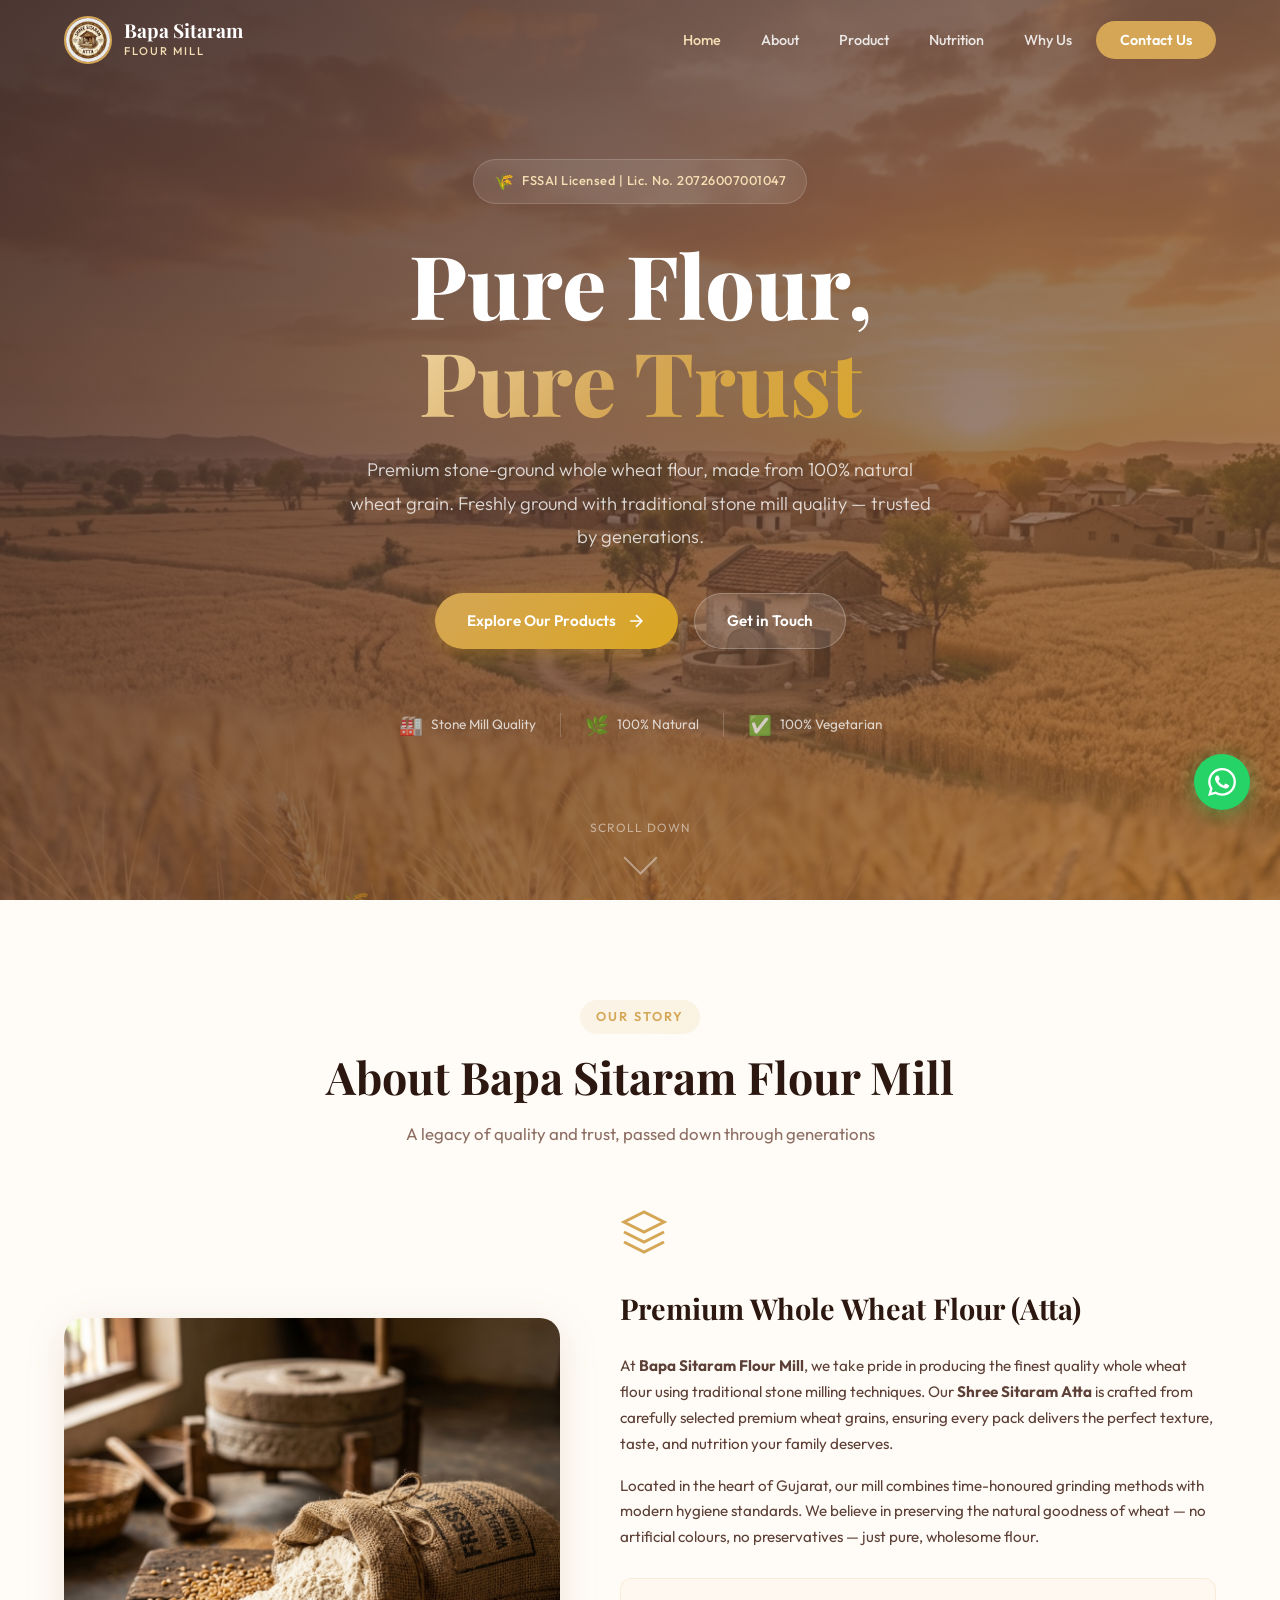
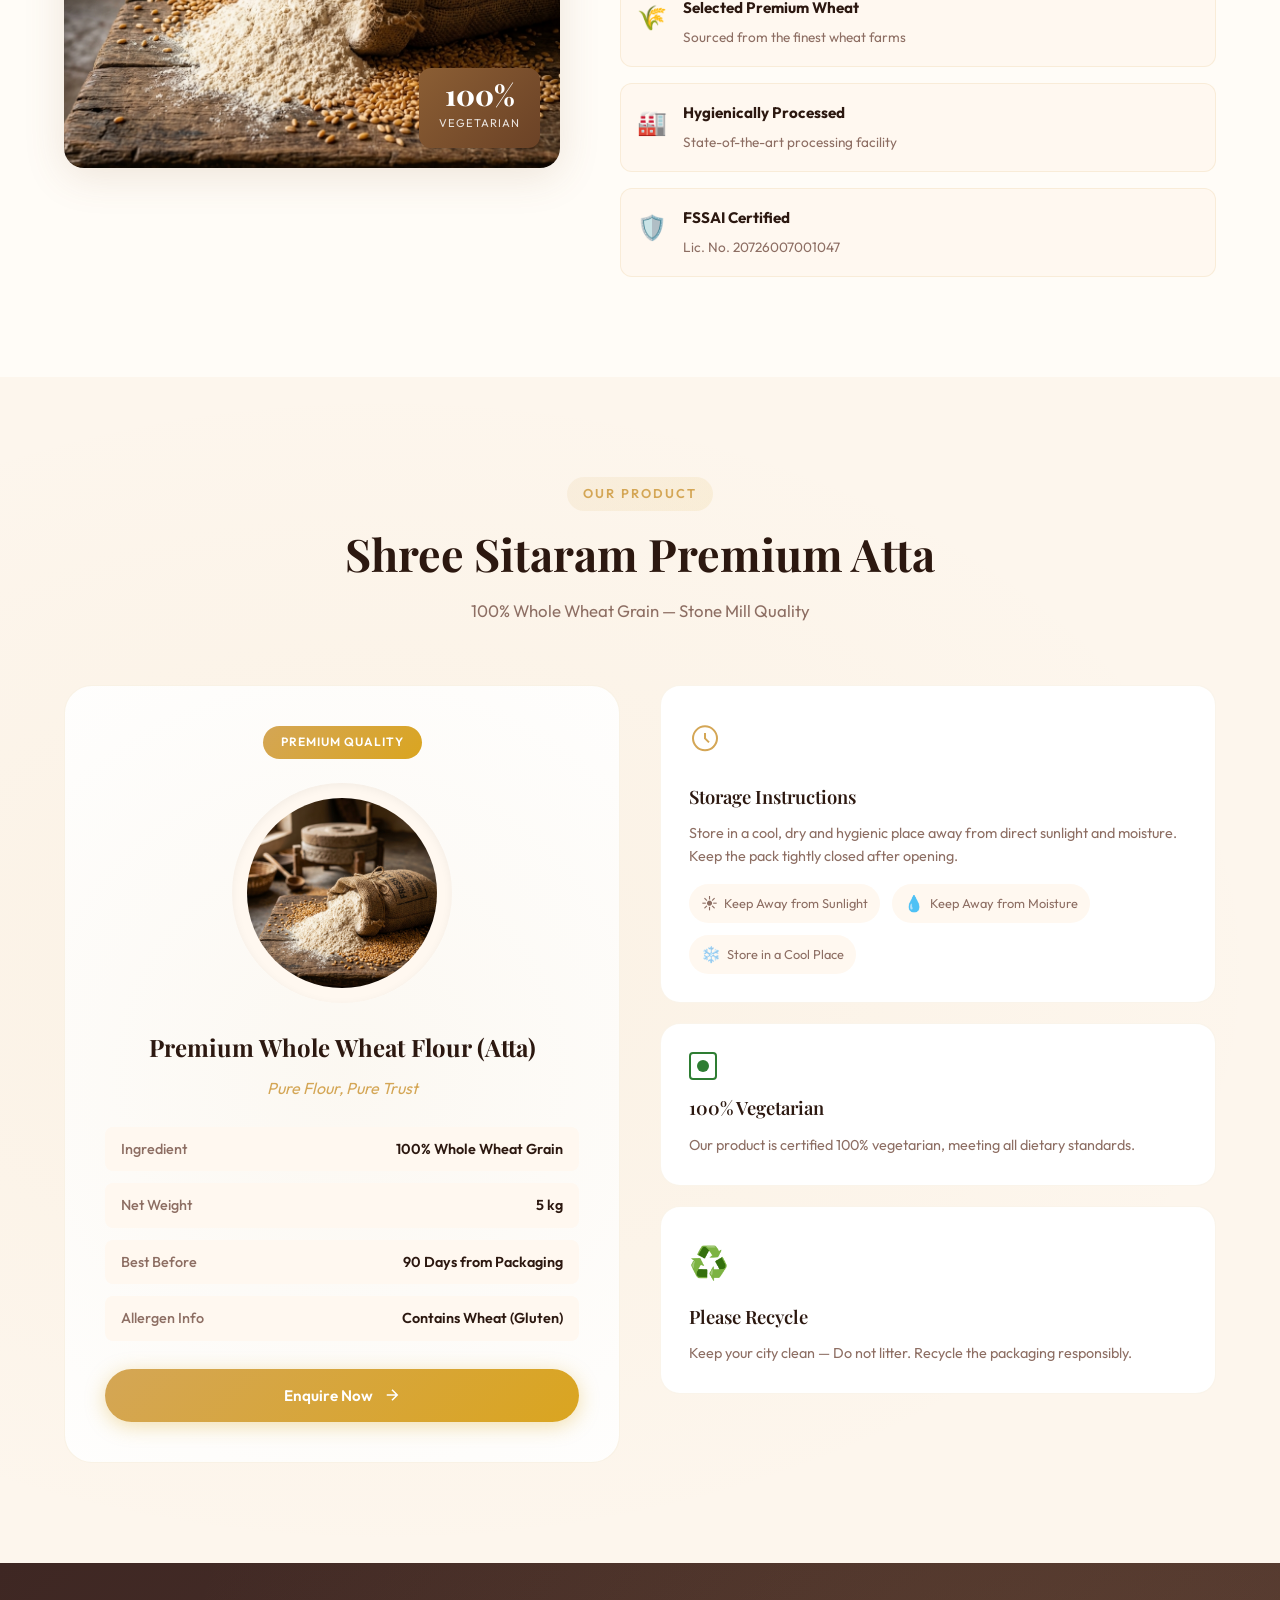
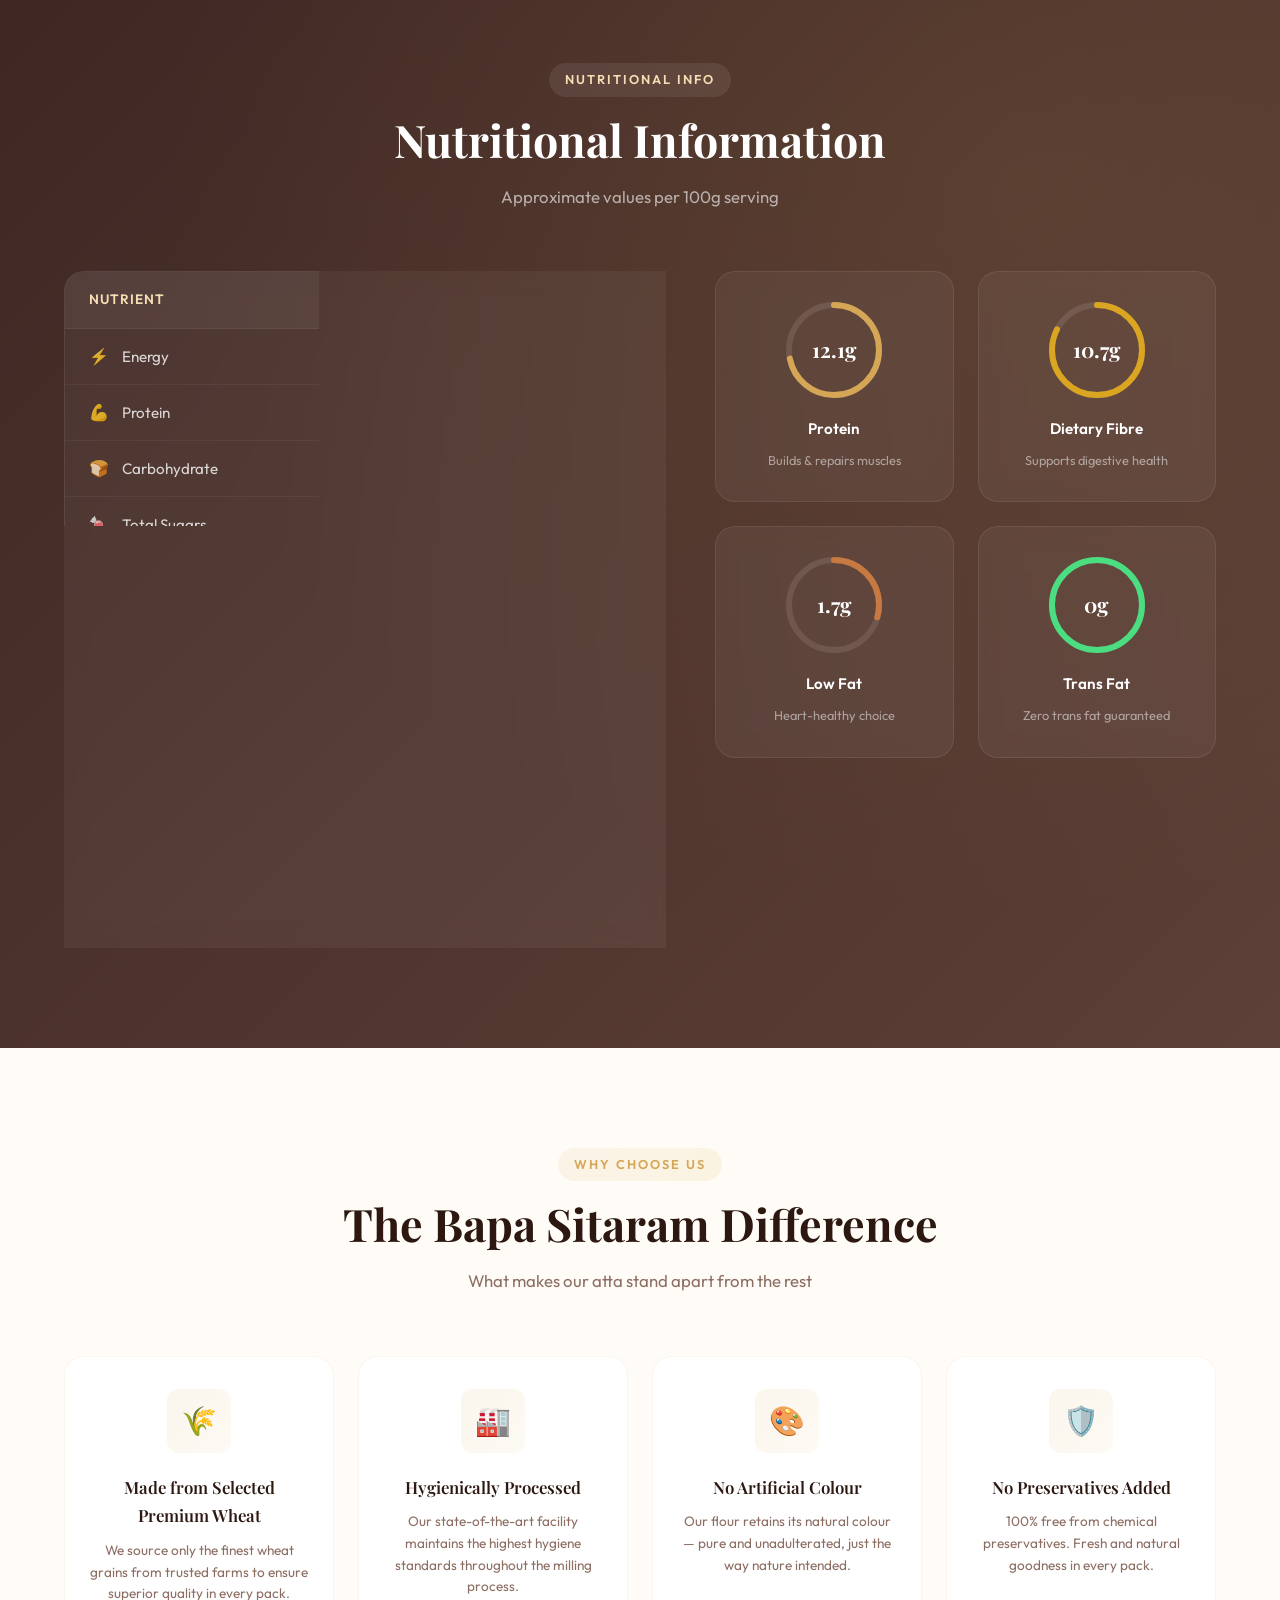
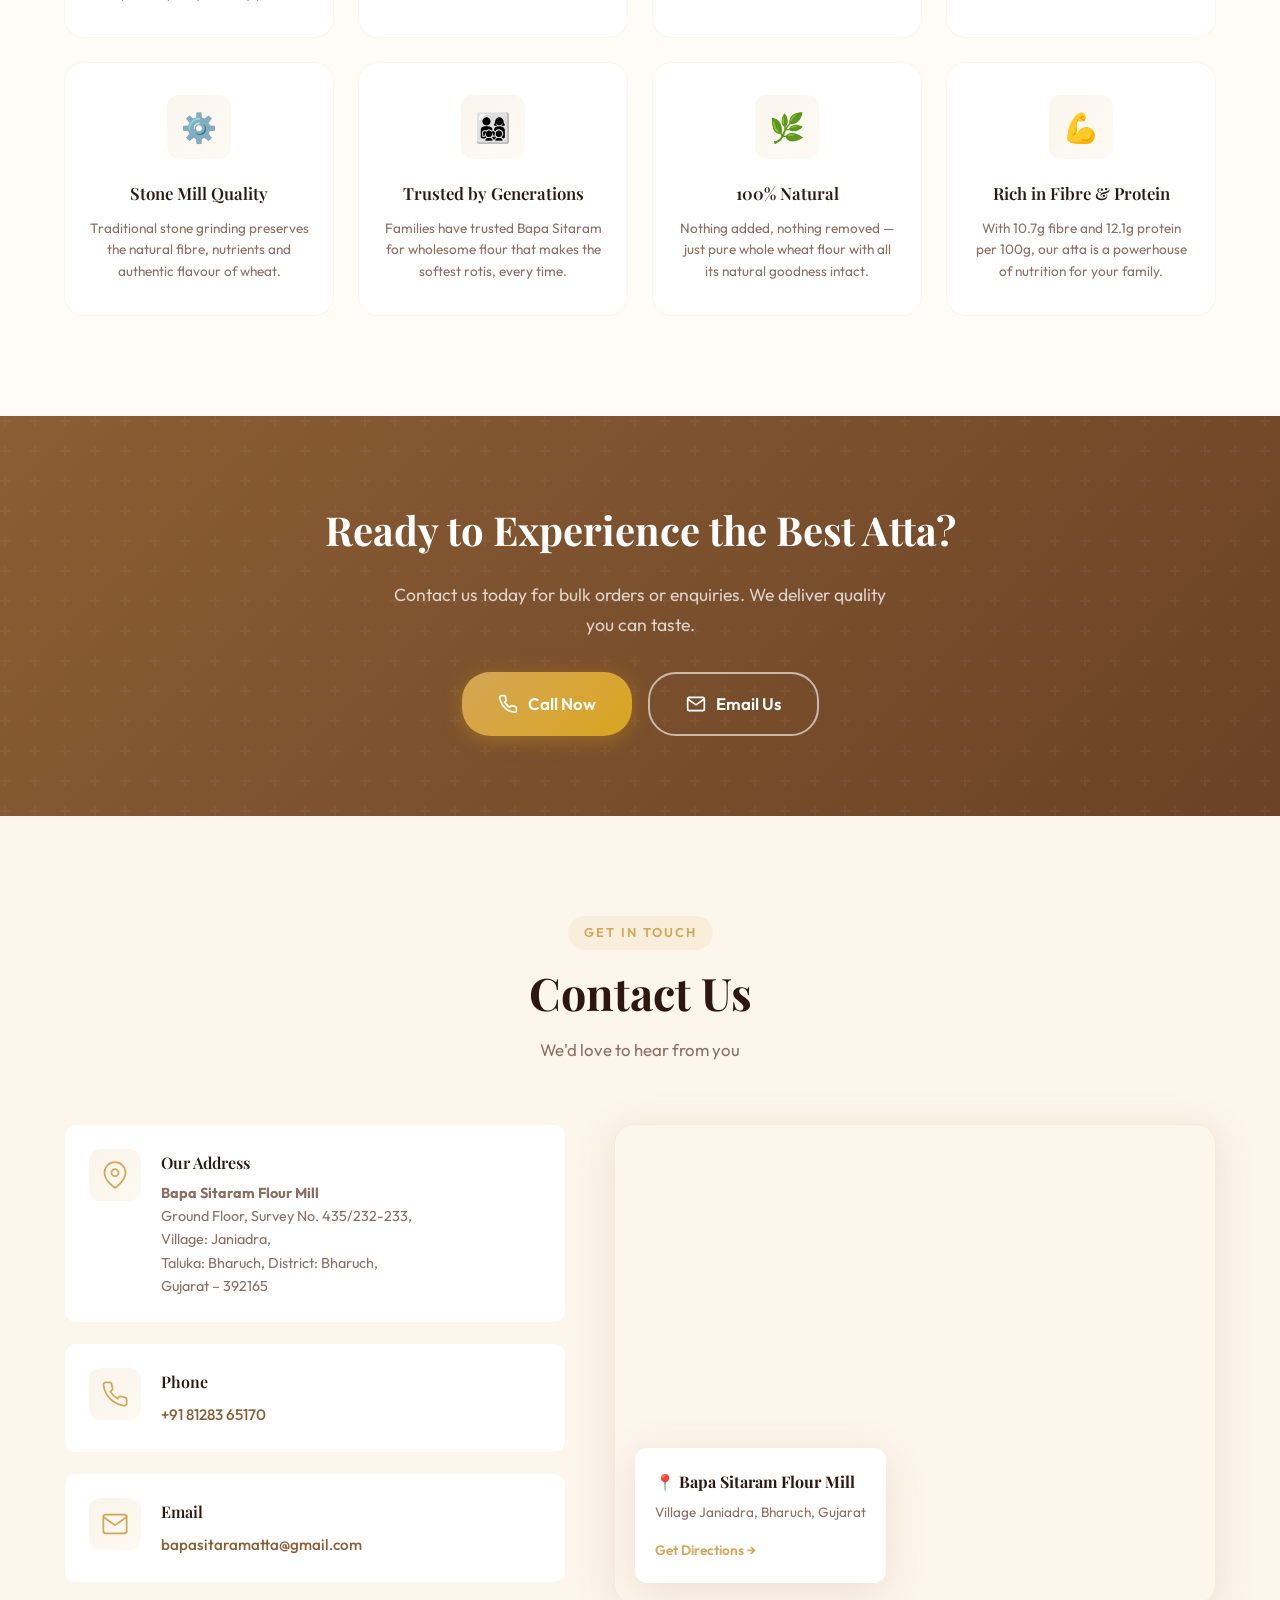
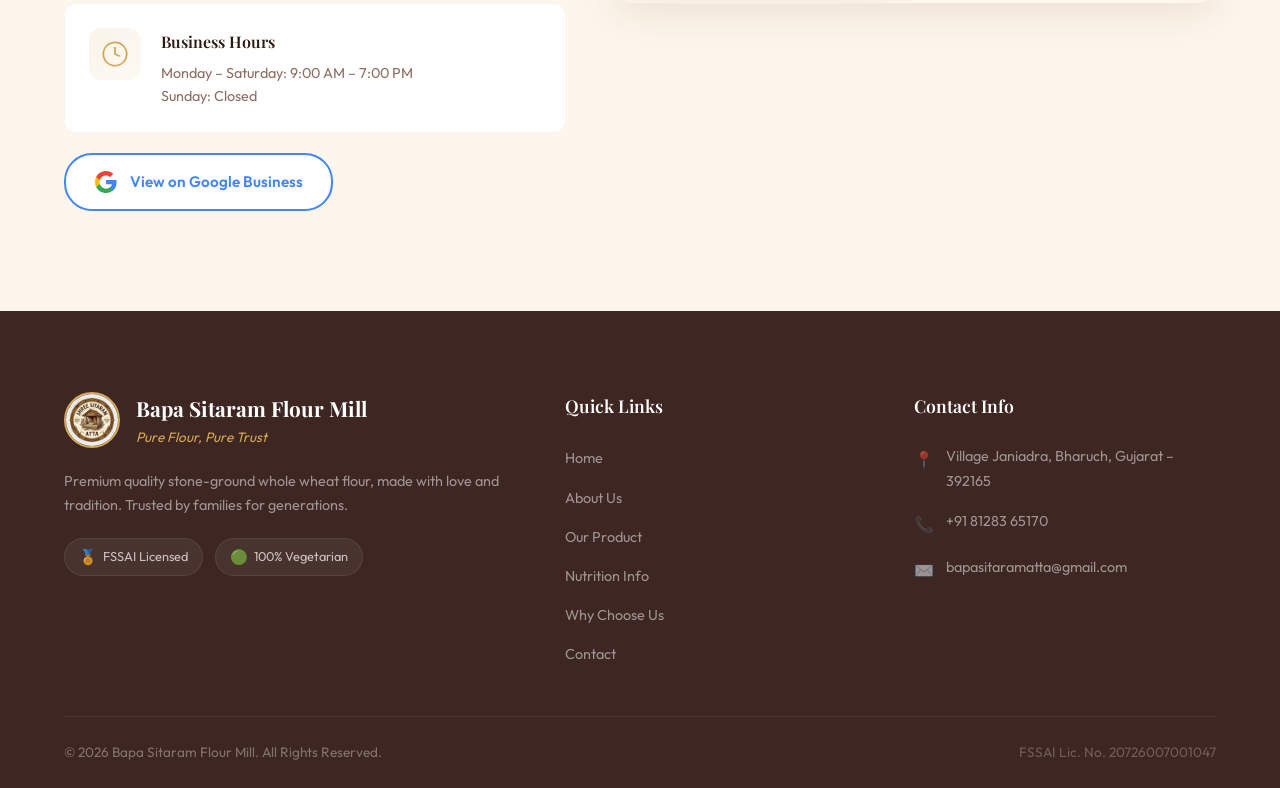
==== index.html @ 7cba2358 "Initial commit: Bapa Sitaram Flour Mill one-page website" ====
<!DOCTYPE html>
<html lang="en">
<head>
    <meta charset="UTF-8">
    <meta name="viewport" content="width=device-width, initial-scale=1.0">
    <title>Bapa Sitaram Flour Mill | Premium Whole Wheat Flour (Atta) - Pure Flour, Pure Trust</title>
    <meta name="description" content="Bapa Sitaram Flour Mill - Premium quality stone-ground whole wheat flour (atta). 100% natural, freshly ground, rich in fibre & protein. Trusted by generations in Bharuch, Gujarat.">
    <meta name="keywords" content="Bapa Sitaram, flour mill, atta, whole wheat flour, stone mill, Bharuch, Gujarat, premium flour, chakki atta">
    <meta name="author" content="Bapa Sitaram Flour Mill">
    <meta property="og:title" content="Bapa Sitaram Flour Mill | Pure Flour, Pure Trust">
    <meta property="og:description" content="Premium quality stone-ground whole wheat flour. 100% natural, freshly ground, trusted by generations.">
    <meta property="og:type" content="website">
    <link rel="preconnect" href="https://fonts.googleapis.com">
    <link rel="preconnect" href="https://fonts.gstatic.com" crossorigin>
    <link href="https://fonts.googleapis.com/css2?family=Playfair+Display:wght@400;500;600;700;800&family=Inter:wght@300;400;500;600;700&family=Outfit:wght@300;400;500;600;700&display=swap" rel="stylesheet">
    <link rel="stylesheet" href="styles.css">
</head>
<body>

    <!-- Navigation -->
    <nav id="navbar" class="navbar">
        <div class="nav-container">
            <a href="#home" class="nav-logo">
                <img src="images/logo.png" alt="Shree Sitaram Atta Logo" class="logo-img">
                <div class="logo-text">
                    <span class="logo-brand">Bapa Sitaram</span>
                    <span class="logo-sub">Flour Mill</span>
                </div>
            </a>
            <button class="nav-toggle" id="navToggle" aria-label="Toggle navigation menu">
                <span></span>
                <span></span>
                <span></span>
            </button>
            <ul class="nav-links" id="navLinks">
                <li><a href="#home">Home</a></li>
                <li><a href="#about">About</a></li>
                <li><a href="#product">Product</a></li>
                <li><a href="#nutrition">Nutrition</a></li>
                <li><a href="#features">Why Us</a></li>
                <li><a href="#contact" class="nav-cta">Contact Us</a></li>
            </ul>
        </div>
    </nav>

    <!-- Hero Section -->
    <section id="home" class="hero">
        <div class="hero-overlay"></div>
        <div class="hero-particles" id="heroParticles"></div>
        <div class="hero-content">
            <div class="hero-badge animate-fade-in">
                <span class="badge-icon">🌾</span>
                <span>FSSAI Licensed | Lic. No. 20726007001047</span>
            </div>
            <h1 class="hero-title animate-slide-up">
                <span class="title-line">Pure Flour,</span>
                <span class="title-line title-accent">Pure Trust</span>
            </h1>
            <p class="hero-subtitle animate-slide-up delay-1">
                Premium stone-ground whole wheat flour, made from 100% natural wheat grain. 
                Freshly ground with traditional stone mill quality — trusted by generations.
            </p>
            <div class="hero-actions animate-slide-up delay-2">
                <a href="#product" class="btn btn-primary">
                    <span>Explore Our Products</span>
                    <svg width="20" height="20" viewBox="0 0 24 24" fill="none" stroke="currentColor" stroke-width="2"><path d="M5 12h14M12 5l7 7-7 7"/></svg>
                </a>
                <a href="#contact" class="btn btn-secondary">
                    <span>Get in Touch</span>
                </a>
            </div>
            <div class="hero-stats animate-fade-in delay-3">
                <div class="stat-item">
                    <span class="stat-icon">🏭</span>
                    <span class="stat-label">Stone Mill Quality</span>
                </div>
                <div class="stat-divider"></div>
                <div class="stat-item">
                    <span class="stat-icon">🌿</span>
                    <span class="stat-label">100% Natural</span>
                </div>
                <div class="stat-divider"></div>
                <div class="stat-item">
                    <span class="stat-icon">✅</span>
                    <span class="stat-label">100% Vegetarian</span>
                </div>
            </div>
        </div>
        <div class="hero-scroll">
            <a href="#about" class="scroll-indicator">
                <span>Scroll Down</span>
                <div class="scroll-arrow"></div>
            </a>
        </div>
    </section>

    <!-- About Section -->
    <section id="about" class="about section">
        <div class="container">
            <div class="section-header">
                <span class="section-tag">Our Story</span>
                <h2 class="section-title">About Bapa Sitaram Flour Mill</h2>
                <p class="section-desc">A legacy of quality and trust, passed down through generations</p>
            </div>
            <div class="about-grid">
                <div class="about-image">
                    <div class="about-img-wrapper">
                        <img src="images/product.png" alt="Premium Whole Wheat Flour by Bapa Sitaram" loading="lazy">
                        <div class="about-img-badge">
                            <span class="badge-number">100%</span>
                            <span class="badge-text">Vegetarian</span>
                        </div>
                    </div>
                </div>
                <div class="about-content">
                    <div class="about-icon">
                        <svg width="48" height="48" viewBox="0 0 24 24" fill="none" stroke="currentColor" stroke-width="1.5">
                            <path d="M12 2L2 7l10 5 10-5-10-5zM2 17l10 5 10-5M2 12l10 5 10-5"/>
                        </svg>
                    </div>
                    <h3>Premium Whole Wheat Flour (Atta)</h3>
                    <p>
                        At <strong>Bapa Sitaram Flour Mill</strong>, we take pride in producing the finest quality 
                        whole wheat flour using traditional stone milling techniques. Our <strong>Shree Sitaram Atta</strong> 
                        is crafted from carefully selected premium wheat grains, ensuring every pack delivers the 
                        perfect texture, taste, and nutrition your family deserves.
                    </p>
                    <p>
                        Located in the heart of Gujarat, our mill combines time-honoured grinding methods with 
                        modern hygiene standards. We believe in preserving the natural goodness of wheat — 
                        no artificial colours, no preservatives — just pure, wholesome flour.
                    </p>
                    <div class="about-highlights">
                        <div class="highlight-item">
                            <div class="highlight-icon">🌾</div>
                            <div>
                                <strong>Selected Premium Wheat</strong>
                                <span>Sourced from the finest wheat farms</span>
                            </div>
                        </div>
                        <div class="highlight-item">
                            <div class="highlight-icon">🏭</div>
                            <div>
                                <strong>Hygienically Processed</strong>
                                <span>State-of-the-art processing facility</span>
                            </div>
                        </div>
                        <div class="highlight-item">
                            <div class="highlight-icon">🛡️</div>
                            <div>
                                <strong>FSSAI Certified</strong>
                                <span>Lic. No. 20726007001047</span>
                            </div>
                        </div>
                    </div>
                </div>
            </div>
        </div>
    </section>

    <!-- Product Section -->
    <section id="product" class="product section">
        <div class="container">
            <div class="section-header">
                <span class="section-tag">Our Product</span>
                <h2 class="section-title">Shree Sitaram Premium Atta</h2>
                <p class="section-desc">100% Whole Wheat Grain — Stone Mill Quality</p>
            </div>
            <div class="product-showcase">
                <div class="product-card">
                    <div class="product-card-glow"></div>
                    <div class="product-card-content">
                        <div class="product-badge">Premium Quality</div>
                        <div class="product-image-container">
                            <img src="images/product.png" alt="Shree Sitaram Premium Whole Wheat Atta 5kg" loading="lazy">
                        </div>
                        <h3 class="product-name">Premium Whole Wheat Flour (Atta)</h3>
                        <p class="product-tagline">Pure Flour, Pure Trust</p>
                        <div class="product-details">
                            <div class="detail-item">
                                <span class="detail-label">Ingredient</span>
                                <span class="detail-value">100% Whole Wheat Grain</span>
                            </div>
                            <div class="detail-item">
                                <span class="detail-label">Net Weight</span>
                                <span class="detail-value">5 kg</span>
                            </div>
                            <div class="detail-item">
                                <span class="detail-label">Best Before</span>
                                <span class="detail-value">90 Days from Packaging</span>
                            </div>
                            <div class="detail-item">
                                <span class="detail-label">Allergen Info</span>
                                <span class="detail-value">Contains Wheat (Gluten)</span>
                            </div>
                        </div>
                        <a href="#contact" class="btn btn-primary product-btn">
                            <span>Enquire Now</span>
                            <svg width="18" height="18" viewBox="0 0 24 24" fill="none" stroke="currentColor" stroke-width="2"><path d="M5 12h14M12 5l7 7-7 7"/></svg>
                        </a>
                    </div>
                </div>

                <!-- Storage Instructions Card -->
                <div class="info-cards">
                    <div class="info-card storage-card">
                        <div class="info-card-icon">
                            <svg width="32" height="32" viewBox="0 0 24 24" fill="none" stroke="currentColor" stroke-width="1.5">
                                <path d="M12 9v4l3 3m6-3a9 9 0 11-18 0 9 9 0 0118 0z"/>
                            </svg>
                        </div>
                        <h4>Storage Instructions</h4>
                        <p>Store in a cool, dry and hygienic place away from direct sunlight and moisture. Keep the pack tightly closed after opening.</p>
                        <div class="storage-icons">
                            <div class="storage-icon-item">
                                <span class="s-icon">☀️</span>
                                <span>Keep Away from Sunlight</span>
                            </div>
                            <div class="storage-icon-item">
                                <span class="s-icon">💧</span>
                                <span>Keep Away from Moisture</span>
                            </div>
                            <div class="storage-icon-item">
                                <span class="s-icon">❄️</span>
                                <span>Store in a Cool Place</span>
                            </div>
                        </div>
                    </div>
                    <div class="info-card veg-card">
                        <div class="veg-symbol">
                            <div class="veg-outer">
                                <div class="veg-inner"></div>
                            </div>
                        </div>
                        <h4>100% Vegetarian</h4>
                        <p>Our product is certified 100% vegetarian, meeting all dietary standards.</p>
                    </div>
                    <div class="info-card recycle-card">
                        <div class="info-card-icon">♻️</div>
                        <h4>Please Recycle</h4>
                        <p>Keep your city clean — Do not litter. Recycle the packaging responsibly.</p>
                    </div>
                </div>
            </div>
        </div>
    </section>

    <!-- Nutrition Section -->
    <section id="nutrition" class="nutrition section">
        <div class="container">
            <div class="section-header">
                <span class="section-tag">Nutritional Info</span>
                <h2 class="section-title">Nutritional Information</h2>
                <p class="section-desc">Approximate values per 100g serving</p>
            </div>
            <div class="nutrition-grid">
                <div class="nutrition-table-wrapper">
                    <table class="nutrition-table">
                        <thead>
                            <tr>
                                <th>Nutrient</th>
                                <th>Per 100 g</th>
                            </tr>
                        </thead>
                        <tbody>
                            <tr>
                                <td>
                                    <span class="nutrient-icon">⚡</span>
                                    Energy
                                </td>
                                <td><strong>340 kcal</strong></td>
                            </tr>
                            <tr>
                                <td>
                                    <span class="nutrient-icon">💪</span>
                                    Protein
                                </td>
                                <td><strong>12.1 g</strong></td>
                            </tr>
                            <tr>
                                <td>
                                    <span class="nutrient-icon">🍞</span>
                                    Carbohydrate
                                </td>
                                <td><strong>72.0 g</strong></td>
                            </tr>
                            <tr>
                                <td>
                                    <span class="nutrient-icon">🍬</span>
                                    Total Sugars
                                </td>
                                <td>0.4 g</td>
                            </tr>
                            <tr>
                                <td>
                                    <span class="nutrient-icon">🔬</span>
                                    Added Sugars
                                </td>
                                <td>0 g</td>
                            </tr>
                            <tr>
                                <td>
                                    <span class="nutrient-icon">🌿</span>
                                    Dietary Fibre
                                </td>
                                <td><strong>10.7 g</strong></td>
                            </tr>
                            <tr>
                                <td>
                                    <span class="nutrient-icon">🫒</span>
                                    Total Fat
                                </td>
                                <td>1.7 g</td>
                            </tr>
                            <tr>
                                <td>
                                    <span class="nutrient-icon">🧈</span>
                                    Saturated Fat
                                </td>
                                <td>0.3 g</td>
                            </tr>
                            <tr>
                                <td>
                                    <span class="nutrient-icon">⚠️</span>
                                    Trans Fat
                                </td>
                                <td>0 g</td>
                            </tr>
                            <tr>
                                <td>
                                    <span class="nutrient-icon">❤️</span>
                                    Cholesterol
                                </td>
                                <td>0 mg</td>
                            </tr>
                            <tr>
                                <td>
                                    <span class="nutrient-icon">🧂</span>
                                    Sodium
                                </td>
                                <td>5 mg</td>
                            </tr>
                        </tbody>
                    </table>
                </div>
                <div class="nutrition-highlights">
                    <div class="nh-card">
                        <div class="nh-circle">
                            <svg viewBox="0 0 100 100" class="nh-ring">
                                <circle cx="50" cy="50" r="45" fill="none" stroke="rgba(255,255,255,0.1)" stroke-width="6"/>
                                <circle cx="50" cy="50" r="45" fill="none" stroke="var(--accent)" stroke-width="6" stroke-dasharray="283" stroke-dashoffset="80" stroke-linecap="round" transform="rotate(-90 50 50)"/>
                            </svg>
                            <span class="nh-value">12.1g</span>
                        </div>
                        <span class="nh-label">Protein</span>
                        <span class="nh-desc">Builds & repairs muscles</span>
                    </div>
                    <div class="nh-card">
                        <div class="nh-circle">
                            <svg viewBox="0 0 100 100" class="nh-ring">
                                <circle cx="50" cy="50" r="45" fill="none" stroke="rgba(255,255,255,0.1)" stroke-width="6"/>
                                <circle cx="50" cy="50" r="45" fill="none" stroke="var(--golden)" stroke-width="6" stroke-dasharray="283" stroke-dashoffset="50" stroke-linecap="round" transform="rotate(-90 50 50)"/>
                            </svg>
                            <span class="nh-value">10.7g</span>
                        </div>
                        <span class="nh-label">Dietary Fibre</span>
                        <span class="nh-desc">Supports digestive health</span>
                    </div>
                    <div class="nh-card">
                        <div class="nh-circle">
                            <svg viewBox="0 0 100 100" class="nh-ring">
                                <circle cx="50" cy="50" r="45" fill="none" stroke="rgba(255,255,255,0.1)" stroke-width="6"/>
                                <circle cx="50" cy="50" r="45" fill="none" stroke="var(--warm)" stroke-width="6" stroke-dasharray="283" stroke-dashoffset="200" stroke-linecap="round" transform="rotate(-90 50 50)"/>
                            </svg>
                            <span class="nh-value">1.7g</span>
                        </div>
                        <span class="nh-label">Low Fat</span>
                        <span class="nh-desc">Heart-healthy choice</span>
                    </div>
                    <div class="nh-card">
                        <div class="nh-circle">
                            <svg viewBox="0 0 100 100" class="nh-ring">
                                <circle cx="50" cy="50" r="45" fill="none" stroke="rgba(255,255,255,0.1)" stroke-width="6"/>
                                <circle cx="50" cy="50" r="45" fill="none" stroke="#4ade80" stroke-width="6" stroke-dasharray="283" stroke-dashoffset="0" stroke-linecap="round" transform="rotate(-90 50 50)"/>
                            </svg>
                            <span class="nh-value">0g</span>
                        </div>
                        <span class="nh-label">Trans Fat</span>
                        <span class="nh-desc">Zero trans fat guaranteed</span>
                    </div>
                </div>
            </div>
        </div>
    </section>

    <!-- Features Section -->
    <section id="features" class="features section">
        <div class="container">
            <div class="section-header">
                <span class="section-tag">Why Choose Us</span>
                <h2 class="section-title">The Bapa Sitaram Difference</h2>
                <p class="section-desc">What makes our atta stand apart from the rest</p>
            </div>
            <div class="features-grid">
                <div class="feature-card" data-aos="fade-up">
                    <div class="feature-icon-wrapper">
                        <div class="feature-icon">🌾</div>
                    </div>
                    <h3>Made from Selected Premium Wheat</h3>
                    <p>We source only the finest wheat grains from trusted farms to ensure superior quality in every pack.</p>
                </div>
                <div class="feature-card" data-aos="fade-up">
                    <div class="feature-icon-wrapper">
                        <div class="feature-icon">🏭</div>
                    </div>
                    <h3>Hygienically Processed</h3>
                    <p>Our state-of-the-art facility maintains the highest hygiene standards throughout the milling process.</p>
                </div>
                <div class="feature-card" data-aos="fade-up">
                    <div class="feature-icon-wrapper">
                        <div class="feature-icon">🎨</div>
                    </div>
                    <h3>No Artificial Colour</h3>
                    <p>Our flour retains its natural colour — pure and unadulterated, just the way nature intended.</p>
                </div>
                <div class="feature-card" data-aos="fade-up">
                    <div class="feature-icon-wrapper">
                        <div class="feature-icon">🛡️</div>
                    </div>
                    <h3>No Preservatives Added</h3>
                    <p>100% free from chemical preservatives. Fresh and natural goodness in every pack.</p>
                </div>
                <div class="feature-card" data-aos="fade-up">
                    <div class="feature-icon-wrapper">
                        <div class="feature-icon">⚙️</div>
                    </div>
                    <h3>Stone Mill Quality</h3>
                    <p>Traditional stone grinding preserves the natural fibre, nutrients and authentic flavour of wheat.</p>
                </div>
                <div class="feature-card" data-aos="fade-up">
                    <div class="feature-icon-wrapper">
                        <div class="feature-icon">👨‍👩‍👧‍👦</div>
                    </div>
                    <h3>Trusted by Generations</h3>
                    <p>Families have trusted Bapa Sitaram for wholesome flour that makes the softest rotis, every time.</p>
                </div>
                <div class="feature-card" data-aos="fade-up">
                    <div class="feature-icon-wrapper">
                        <div class="feature-icon">🌿</div>
                    </div>
                    <h3>100% Natural</h3>
                    <p>Nothing added, nothing removed — just pure whole wheat flour with all its natural goodness intact.</p>
                </div>
                <div class="feature-card" data-aos="fade-up">
                    <div class="feature-icon-wrapper">
                        <div class="feature-icon">💪</div>
                    </div>
                    <h3>Rich in Fibre & Protein</h3>
                    <p>With 10.7g fibre and 12.1g protein per 100g, our atta is a powerhouse of nutrition for your family.</p>
                </div>
            </div>
        </div>
    </section>

    <!-- CTA Banner -->
    <section class="cta-banner">
        <div class="container">
            <div class="cta-content">
                <h2>Ready to Experience the Best Atta?</h2>
                <p>Contact us today for bulk orders or enquiries. We deliver quality you can taste.</p>
                <div class="cta-actions">
                    <a href="tel:+918128365170" class="btn btn-primary btn-lg">
                        <svg width="20" height="20" viewBox="0 0 24 24" fill="none" stroke="currentColor" stroke-width="2"><path d="M22 16.92v3a2 2 0 01-2.18 2 19.79 19.79 0 01-8.63-3.07 19.5 19.5 0 01-6-6 19.79 19.79 0 01-3.07-8.67A2 2 0 014.11 2h3a2 2 0 012 1.72 12.84 12.84 0 00.7 2.81 2 2 0 01-.45 2.11L8.09 9.91a16 16 0 006 6l1.27-1.27a2 2 0 012.11-.45 12.84 12.84 0 002.81.7A2 2 0 0122 16.92z"/></svg>
                        <span>Call Now</span>
                    </a>
                    <a href="mailto:bapasitaramatta@gmail.com" class="btn btn-outline-white btn-lg">
                        <svg width="20" height="20" viewBox="0 0 24 24" fill="none" stroke="currentColor" stroke-width="2"><path d="M4 4h16c1.1 0 2 .9 2 2v12c0 1.1-.9 2-2 2H4c-1.1 0-2-.9-2-2V6c0-1.1.9-2 2-2z"/><polyline points="22,6 12,13 2,6"/></svg>
                        <span>Email Us</span>
                    </a>
                </div>
            </div>
        </div>
    </section>

    <!-- Contact Section -->
    <section id="contact" class="contact section">
        <div class="container">
            <div class="section-header">
                <span class="section-tag">Get in Touch</span>
                <h2 class="section-title">Contact Us</h2>
                <p class="section-desc">We'd love to hear from you</p>
            </div>
            <div class="contact-grid">
                <div class="contact-info">
                    <div class="contact-card">
                        <div class="contact-card-icon">
                            <svg width="28" height="28" viewBox="0 0 24 24" fill="none" stroke="currentColor" stroke-width="1.5">
                                <path d="M21 10c0 7-9 13-9 13s-9-6-9-13a9 9 0 0118 0z"/>
                                <circle cx="12" cy="10" r="3"/>
                            </svg>
                        </div>
                        <div class="contact-card-content">
                            <h4>Our Address</h4>
                            <p>
                                <strong>Bapa Sitaram Flour Mill</strong><br>
                                Ground Floor, Survey No. 435/232-233,<br>
                                Village: Janiadra,<br>
                                Taluka: Bharuch, District: Bharuch,<br>
                                Gujarat – 392165
                            </p>
                        </div>
                    </div>

                    <div class="contact-card">
                        <div class="contact-card-icon">
                            <svg width="28" height="28" viewBox="0 0 24 24" fill="none" stroke="currentColor" stroke-width="1.5">
                                <path d="M22 16.92v3a2 2 0 01-2.18 2 19.79 19.79 0 01-8.63-3.07 19.5 19.5 0 01-6-6 19.79 19.79 0 01-3.07-8.67A2 2 0 014.11 2h3a2 2 0 012 1.72 12.84 12.84 0 00.7 2.81 2 2 0 01-.45 2.11L8.09 9.91a16 16 0 006 6l1.27-1.27a2 2 0 012.11-.45 12.84 12.84 0 002.81.7A2 2 0 0122 16.92z"/>
                            </svg>
                        </div>
                        <div class="contact-card-content">
                            <h4>Phone</h4>
                            <a href="tel:+918128365170" class="contact-link">+91 81283 65170</a>
                        </div>
                    </div>

                    <div class="contact-card">
                        <div class="contact-card-icon">
                            <svg width="28" height="28" viewBox="0 0 24 24" fill="none" stroke="currentColor" stroke-width="1.5">
                                <path d="M4 4h16c1.1 0 2 .9 2 2v12c0 1.1-.9 2-2 2H4c-1.1 0-2-.9-2-2V6c0-1.1.9-2 2-2z"/>
                                <polyline points="22,6 12,13 2,6"/>
                            </svg>
                        </div>
                        <div class="contact-card-content">
                            <h4>Email</h4>
                            <a href="mailto:bapasitaramatta@gmail.com" class="contact-link">bapasitaramatta@gmail.com</a>
                        </div>
                    </div>

                    <div class="contact-card">
                        <div class="contact-card-icon">
                            <svg width="28" height="28" viewBox="0 0 24 24" fill="none" stroke="currentColor" stroke-width="1.5">
                                <path d="M12 2C6.48 2 2 6.48 2 12s4.48 10 10 10 10-4.48 10-10S17.52 2 12 2z"/>
                                <path d="M12 6v6l4 2"/>
                            </svg>
                        </div>
                        <div class="contact-card-content">
                            <h4>Business Hours</h4>
                            <p>Monday – Saturday: 9:00 AM – 7:00 PM<br>Sunday: Closed</p>
                        </div>
                    </div>

                    <a href="https://share.google/4vPdqBkuxbrtaz6Mo" target="_blank" rel="noopener noreferrer" class="google-business-btn">
                        <svg width="24" height="24" viewBox="0 0 24 24" fill="currentColor">
                            <path d="M22.56 12.25c0-.78-.07-1.53-.2-2.25H12v4.26h5.92a5.06 5.06 0 01-2.2 3.32v2.77h3.57c2.08-1.92 3.28-4.74 3.28-8.1z" fill="#4285F4"/>
                            <path d="M12 23c2.97 0 5.46-.98 7.28-2.66l-3.57-2.77c-.98.66-2.23 1.06-3.71 1.06-2.86 0-5.29-1.93-6.16-4.53H2.18v2.84C3.99 20.53 7.7 23 12 23z" fill="#34A853"/>
                            <path d="M5.84 14.09c-.22-.66-.35-1.36-.35-2.09s.13-1.43.35-2.09V7.07H2.18C1.43 8.55 1 10.22 1 12s.43 3.45 1.18 4.93l2.85-2.22.81-.62z" fill="#FBBC05"/>
                            <path d="M12 5.38c1.62 0 3.06.56 4.21 1.64l3.15-3.15C17.45 2.09 14.97 1 12 1 7.7 1 3.99 3.47 2.18 7.07l3.66 2.84c.87-2.6 3.3-4.53 6.16-4.53z" fill="#EA4335"/>
                        </svg>
                        <span>View on Google Business</span>
                    </a>
                </div>

                <!-- Map -->
                <div class="contact-map">
                    <div class="map-wrapper">
                        <iframe 
                            src="https://www.google.com/maps/embed?pb=!1m18!1m12!1m3!1d3710.5!2d73.0!3d21.7!2m3!1f0!2f0!3f0!3m2!1i1024!2i768!4f13.1!3m3!1m2!1s0x0%3A0x0!2zMjHCsDQyJzAwLjAiTiA3M8KwMDAnMDAuMCJF!5e0!3m2!1sen!2sin!4v1234567890" 
                            width="100%" 
                            height="100%" 
                            style="border:0;" 
                            allowfullscreen="" 
                            loading="lazy" 
                            referrerpolicy="no-referrer-when-downgrade"
                            title="Bapa Sitaram Flour Mill Location">
                        </iframe>
                        <div class="map-overlay-card">
                            <h4>📍 Bapa Sitaram Flour Mill</h4>
                            <p>Village Janiadra, Bharuch, Gujarat</p>
                            <a href="https://maps.google.com/?q=Bapa+Sitaram+Flour+Mill+Janiadra+Bharuch+Gujarat" target="_blank" rel="noopener noreferrer" class="map-directions-btn">
                                Get Directions →
                            </a>
                        </div>
                    </div>
                </div>
            </div>
        </div>
    </section>

    <!-- Footer -->
    <footer class="footer">
        <div class="container">
            <div class="footer-grid">
                <div class="footer-brand">
                    <div class="footer-logo">
                        <img src="images/logo.png" alt="Shree Sitaram Atta" class="footer-logo-img">
                        <div>
                            <h3>Bapa Sitaram Flour Mill</h3>
                            <p class="footer-tagline">Pure Flour, Pure Trust</p>
                        </div>
                    </div>
                    <p class="footer-desc">
                        Premium quality stone-ground whole wheat flour, made with love and tradition. 
                        Trusted by families for generations.
                    </p>
                    <div class="footer-certifications">
                        <div class="cert-badge">
                            <span class="cert-icon">🏅</span>
                            <span>FSSAI Licensed</span>
                        </div>
                        <div class="cert-badge">
                            <span class="cert-icon">🟢</span>
                            <span>100% Vegetarian</span>
                        </div>
                    </div>
                </div>
                <div class="footer-links-section">
                    <h4>Quick Links</h4>
                    <ul class="footer-links">
                        <li><a href="#home">Home</a></li>
                        <li><a href="#about">About Us</a></li>
                        <li><a href="#product">Our Product</a></li>
                        <li><a href="#nutrition">Nutrition Info</a></li>
                        <li><a href="#features">Why Choose Us</a></li>
                        <li><a href="#contact">Contact</a></li>
                    </ul>
                </div>
                <div class="footer-contact-section">
                    <h4>Contact Info</h4>
                    <div class="footer-contact-items">
                        <div class="footer-contact-item">
                            <span class="fci-icon">📍</span>
                            <span>Village Janiadra, Bharuch, Gujarat – 392165</span>
                        </div>
                        <div class="footer-contact-item">
                            <span class="fci-icon">📞</span>
                            <a href="tel:+918128365170">+91 81283 65170</a>
                        </div>
                        <div class="footer-contact-item">
                            <span class="fci-icon">✉️</span>
                            <a href="mailto:bapasitaramatta@gmail.com">bapasitaramatta@gmail.com</a>
                        </div>
                    </div>
                </div>
            </div>
            <div class="footer-bottom">
                <p>&copy; 2026 Bapa Sitaram Flour Mill. All Rights Reserved.</p>
                <p class="footer-fssai">FSSAI Lic. No. 20726007001047</p>
            </div>
        </div>
    </footer>

    <!-- Back to Top -->
    <button id="backToTop" class="back-to-top" aria-label="Back to top">
        <svg width="24" height="24" viewBox="0 0 24 24" fill="none" stroke="currentColor" stroke-width="2">
            <path d="M12 19V5M5 12l7-7 7 7"/>
        </svg>
    </button>

    <!-- WhatsApp Floating Button -->
    <a href="https://wa.me/918128365170?text=Hello%20Bapa%20Sitaram%20Flour%20Mill%2C%20I%20would%20like%20to%20enquire%20about%20your%20products." class="whatsapp-float" target="_blank" rel="noopener noreferrer" aria-label="Chat on WhatsApp">
        <svg width="28" height="28" viewBox="0 0 24 24" fill="white">
            <path d="M17.472 14.382c-.297-.149-1.758-.867-2.03-.967-.273-.099-.471-.148-.67.15-.197.297-.767.966-.94 1.164-.173.199-.347.223-.644.075-.297-.15-1.255-.463-2.39-1.475-.883-.788-1.48-1.761-1.653-2.059-.173-.297-.018-.458.13-.606.134-.133.298-.347.446-.52.149-.174.198-.298.298-.497.099-.198.05-.371-.025-.52-.075-.149-.669-1.612-.916-2.207-.242-.579-.487-.5-.669-.51-.173-.008-.371-.01-.57-.01-.198 0-.52.074-.792.372-.272.297-1.04 1.016-1.04 2.479 0 1.462 1.065 2.875 1.213 3.074.149.198 2.096 3.2 5.077 4.487.709.306 1.262.489 1.694.625.712.227 1.36.195 1.871.118.571-.085 1.758-.719 2.006-1.413.248-.694.248-1.289.173-1.413-.074-.124-.272-.198-.57-.347m-5.421 7.403h-.004a9.87 9.87 0 01-5.031-1.378l-.361-.214-3.741.982.998-3.648-.235-.374a9.86 9.86 0 01-1.51-5.26c.001-5.45 4.436-9.884 9.888-9.884 2.64 0 5.122 1.03 6.988 2.898a9.825 9.825 0 012.893 6.994c-.003 5.45-4.437 9.884-9.885 9.884m8.413-18.297A11.815 11.815 0 0012.05 0C5.495 0 .16 5.335.157 11.892c0 2.096.547 4.142 1.588 5.945L.057 24l6.305-1.654a11.882 11.882 0 005.683 1.448h.005c6.554 0 11.89-5.335 11.893-11.893a11.821 11.821 0 00-3.48-8.413z"/>
        </svg>
    </a>

    <script src="script.js"></script>
</body>
</html>
---- styles.css ----
/* ===== CSS Variables & Reset ===== */
:root {
    --primary: #8B5E34;
    --primary-dark: #6B4226;
    --primary-light: #A0723C;
    --accent: #D4A655;
    --golden: #DAA520;
    --golden-light: #F5DEB3;
    --warm: #C87941;
    --cream: #FFF8F0;
    --cream-dark: #F5EDDE;
    --brown-dark: #3E2723;
    --brown-medium: #5D4037;
    --text-primary: #2C1810;
    --text-secondary: #5D4037;
    --text-muted: #8D6E63;
    --bg-light: #FFFCF7;
    --bg-section: #FDF6ED;
    --white: #FFFFFF;
    --shadow-sm: 0 2px 8px rgba(139, 94, 52, 0.08);
    --shadow-md: 0 4px 20px rgba(139, 94, 52, 0.12);
    --shadow-lg: 0 8px 40px rgba(139, 94, 52, 0.15);
    --shadow-xl: 0 20px 60px rgba(139, 94, 52, 0.2);
    --radius-sm: 8px;
    --radius-md: 12px;
    --radius-lg: 20px;
    --radius-xl: 28px;
    --transition: 0.3s cubic-bezier(0.4, 0, 0.2, 1);
    --transition-slow: 0.5s cubic-bezier(0.4, 0, 0.2, 1);
    --font-display: 'Playfair Display', Georgia, serif;
    --font-body: 'Outfit', 'Inter', -apple-system, sans-serif;
}

*, *::before, *::after {
    margin: 0;
    padding: 0;
    box-sizing: border-box;
}

html {
    scroll-behavior: smooth;
    font-size: 16px;
}

body {
    font-family: var(--font-body);
    color: var(--text-primary);
    background-color: var(--bg-light);
    line-height: 1.7;
    overflow-x: hidden;
    -webkit-font-smoothing: antialiased;
}

img {
    max-width: 100%;
    height: auto;
    display: block;
}

a {
    text-decoration: none;
    color: inherit;
    transition: var(--transition);
}

ul {
    list-style: none;
}

.container {
    max-width: 1200px;
    margin: 0 auto;
    padding: 0 24px;
}

.section {
    padding: 100px 0;
}

/* ===== Animations ===== */
@keyframes fadeIn {
    from { opacity: 0; }
    to { opacity: 1; }
}

@keyframes slideUp {
    from { opacity: 0; transform: translateY(40px); }
    to { opacity: 1; transform: translateY(0); }
}

@keyframes slideDown {
    from { opacity: 0; transform: translateY(-20px); }
    to { opacity: 1; transform: translateY(0); }
}

@keyframes float {
    0%, 100% { transform: translateY(0); }
    50% { transform: translateY(-10px); }
}

@keyframes pulse {
    0%, 100% { transform: scale(1); }
    50% { transform: scale(1.05); }
}

@keyframes scrollBounce {
    0%, 100% { transform: translateY(0); }
    50% { transform: translateY(8px); }
}

@keyframes shimmer {
    0% { background-position: -200% 0; }
    100% { background-position: 200% 0; }
}

@keyframes grain-float {
    0% { transform: translateY(0) rotate(0deg); opacity: 0; }
    10% { opacity: 1; }
    90% { opacity: 1; }
    100% { transform: translateY(-100vh) rotate(360deg); opacity: 0; }
}

.animate-fade-in { animation: fadeIn 1s ease forwards; }
.animate-slide-up { animation: slideUp 0.8s ease forwards; }
.delay-1 { animation-delay: 0.2s; opacity: 0; }
.delay-2 { animation-delay: 0.4s; opacity: 0; }
.delay-3 { animation-delay: 0.6s; opacity: 0; }

/* ===== Scroll Animations ===== */
.reveal {
    opacity: 0;
    transform: translateY(30px);
    transition: opacity 0.6s ease, transform 0.6s ease;
}

.reveal.visible {
    opacity: 1;
    transform: translateY(0);
}

/* ===== Navbar ===== */
.navbar {
    position: fixed;
    top: 0;
    left: 0;
    right: 0;
    z-index: 1000;
    padding: 16px 0;
    transition: var(--transition);
    background: transparent;
}

.navbar.scrolled {
    background: rgba(255, 252, 247, 0.95);
    backdrop-filter: blur(20px);
    -webkit-backdrop-filter: blur(20px);
    box-shadow: var(--shadow-md);
    padding: 10px 0;
}

.nav-container {
    max-width: 1200px;
    margin: 0 auto;
    padding: 0 24px;
    display: flex;
    align-items: center;
    justify-content: space-between;
}

.nav-logo {
    display: flex;
    align-items: center;
    gap: 12px;
    z-index: 1001;
}

.logo-img {
    width: 48px;
    height: 48px;
    border-radius: 50%;
    object-fit: cover;
    border: 2px solid var(--accent);
    transition: var(--transition);
}

.navbar.scrolled .logo-img {
    width: 40px;
    height: 40px;
}

.logo-text {
    display: flex;
    flex-direction: column;
}

.logo-brand {
    font-family: var(--font-display);
    font-size: 1.2rem;
    font-weight: 700;
    color: var(--white);
    line-height: 1.2;
    transition: var(--transition);
}

.logo-sub {
    font-size: 0.7rem;
    font-weight: 500;
    text-transform: uppercase;
    letter-spacing: 2px;
    color: var(--golden-light);
    transition: var(--transition);
}

.navbar.scrolled .logo-brand { color: var(--primary-dark); }
.navbar.scrolled .logo-sub { color: var(--text-muted); }

.nav-links {
    display: flex;
    align-items: center;
    gap: 8px;
}

.nav-links a {
    padding: 8px 16px;
    font-size: 0.9rem;
    font-weight: 500;
    color: rgba(255, 255, 255, 0.85);
    border-radius: var(--radius-sm);
    transition: var(--transition);
    position: relative;
}

.navbar.scrolled .nav-links a {
    color: var(--text-secondary);
}

.nav-links a:hover {
    color: var(--white);
    background: rgba(255, 255, 255, 0.1);
}

.navbar.scrolled .nav-links a:hover {
    color: var(--primary);
    background: rgba(139, 94, 52, 0.06);
}

.nav-cta {
    background: var(--accent) !important;
    color: var(--white) !important;
    padding: 10px 24px !important;
    border-radius: var(--radius-xl) !important;
    font-weight: 600 !important;
}

.nav-cta:hover {
    background: var(--golden) !important;
    transform: translateY(-2px);
    box-shadow: 0 4px 15px rgba(218, 165, 32, 0.4);
}

.nav-toggle {
    display: none;
    flex-direction: column;
    gap: 5px;
    background: none;
    border: none;
    cursor: pointer;
    padding: 5px;
    z-index: 1001;
}

.nav-toggle span {
    width: 28px;
    height: 2.5px;
    background: var(--white);
    border-radius: 3px;
    transition: var(--transition);
}

.navbar.scrolled .nav-toggle span {
    background: var(--primary-dark);
}

/* ===== Hero Section ===== */
.hero {
    min-height: 100vh;
    display: flex;
    align-items: center;
    justify-content: center;
    position: relative;
    background: url('images/hero-bg.png') center/cover no-repeat;
    overflow: hidden;
}

.hero-overlay {
    position: absolute;
    inset: 0;
    background: linear-gradient(
        135deg,
        rgba(62, 39, 35, 0.88) 0%,
        rgba(93, 64, 55, 0.75) 40%,
        rgba(139, 94, 52, 0.65) 100%
    );
    z-index: 1;
}

.hero-particles {
    position: absolute;
    inset: 0;
    z-index: 2;
    pointer-events: none;
}

.hero-particle {
    position: absolute;
    bottom: -20px;
    font-size: 16px;
    animation: grain-float linear infinite;
    opacity: 0;
}

.hero-content {
    position: relative;
    z-index: 3;
    text-align: center;
    max-width: 800px;
    padding: 0 24px;
}

.hero-badge {
    display: inline-flex;
    align-items: center;
    gap: 8px;
    background: rgba(255, 255, 255, 0.1);
    backdrop-filter: blur(10px);
    border: 1px solid rgba(255, 255, 255, 0.15);
    padding: 8px 20px;
    border-radius: 50px;
    font-size: 0.8rem;
    font-weight: 500;
    color: var(--golden-light);
    letter-spacing: 0.5px;
    margin-bottom: 32px;
}

.badge-icon {
    font-size: 1rem;
}

.hero-title {
    font-family: var(--font-display);
    font-size: clamp(3rem, 7vw, 5.5rem);
    font-weight: 800;
    line-height: 1.1;
    color: var(--white);
    margin-bottom: 24px;
}

.title-line {
    display: block;
}

.title-accent {
    background: linear-gradient(135deg, var(--golden-light), var(--accent), var(--golden));
    -webkit-background-clip: text;
    -webkit-text-fill-color: transparent;
    background-clip: text;
}

.hero-subtitle {
    font-size: 1.15rem;
    color: rgba(255, 255, 255, 0.8);
    max-width: 600px;
    margin: 0 auto 40px;
    line-height: 1.8;
    font-weight: 300;
}

.hero-actions {
    display: flex;
    gap: 16px;
    justify-content: center;
    flex-wrap: wrap;
    margin-bottom: 60px;
}

/* ===== Buttons ===== */
.btn {
    display: inline-flex;
    align-items: center;
    gap: 10px;
    padding: 14px 32px;
    border-radius: var(--radius-xl);
    font-weight: 600;
    font-size: 0.95rem;
    font-family: var(--font-body);
    cursor: pointer;
    border: none;
    transition: var(--transition);
    position: relative;
    overflow: hidden;
}

.btn::before {
    content: '';
    position: absolute;
    inset: 0;
    background: linear-gradient(135deg, rgba(255,255,255,0.2), transparent);
    opacity: 0;
    transition: var(--transition);
}

.btn:hover::before {
    opacity: 1;
}

.btn-primary {
    background: linear-gradient(135deg, var(--accent), var(--golden));
    color: var(--white);
    box-shadow: 0 4px 20px rgba(218, 165, 32, 0.35);
}

.btn-primary:hover {
    transform: translateY(-3px);
    box-shadow: 0 8px 30px rgba(218, 165, 32, 0.5);
}

.btn-secondary {
    background: rgba(255, 255, 255, 0.12);
    color: var(--white);
    border: 1px solid rgba(255, 255, 255, 0.25);
    backdrop-filter: blur(10px);
}

.btn-secondary:hover {
    background: rgba(255, 255, 255, 0.2);
    transform: translateY(-3px);
}

.btn-outline-white {
    background: transparent;
    color: var(--white);
    border: 2px solid rgba(255, 255, 255, 0.6);
}

.btn-outline-white:hover {
    background: var(--white);
    color: var(--primary-dark);
    transform: translateY(-3px);
}

.btn-lg {
    padding: 16px 36px;
    font-size: 1.05rem;
}

/* Hero Stats */
.hero-stats {
    display: flex;
    align-items: center;
    justify-content: center;
    gap: 24px;
    flex-wrap: wrap;
}

.stat-item {
    display: flex;
    align-items: center;
    gap: 8px;
    color: rgba(255, 255, 255, 0.75);
    font-size: 0.85rem;
    font-weight: 400;
}

.stat-icon {
    font-size: 1.2rem;
}

.stat-divider {
    width: 1px;
    height: 24px;
    background: rgba(255, 255, 255, 0.2);
}

/* Scroll Indicator */
.hero-scroll {
    position: absolute;
    bottom: 30px;
    left: 50%;
    transform: translateX(-50%);
    z-index: 3;
}

.scroll-indicator {
    display: flex;
    flex-direction: column;
    align-items: center;
    gap: 8px;
    color: rgba(255, 255, 255, 0.5);
    font-size: 0.75rem;
    letter-spacing: 1px;
    text-transform: uppercase;
}

.scroll-arrow {
    width: 24px;
    height: 24px;
    border-right: 2px solid rgba(255, 255, 255, 0.4);
    border-bottom: 2px solid rgba(255, 255, 255, 0.4);
    transform: rotate(45deg);
    animation: scrollBounce 2s ease-in-out infinite;
}

/* ===== Section Headers ===== */
.section-header {
    text-align: center;
    max-width: 640px;
    margin: 0 auto 60px;
}

.section-tag {
    display: inline-block;
    font-size: 0.8rem;
    font-weight: 600;
    letter-spacing: 2px;
    text-transform: uppercase;
    color: var(--accent);
    background: linear-gradient(135deg, rgba(212, 166, 85, 0.1), rgba(218, 165, 32, 0.1));
    padding: 6px 16px;
    border-radius: 50px;
    margin-bottom: 16px;
}

.section-title {
    font-family: var(--font-display);
    font-size: clamp(2rem, 4vw, 2.8rem);
    font-weight: 700;
    color: var(--text-primary);
    margin-bottom: 16px;
    line-height: 1.2;
}

.section-desc {
    font-size: 1.05rem;
    color: var(--text-muted);
    line-height: 1.7;
}

/* ===== About Section ===== */
.about {
    background: var(--bg-light);
}

.about-grid {
    display: grid;
    grid-template-columns: 1fr 1.2fr;
    gap: 60px;
    align-items: center;
}

.about-img-wrapper {
    position: relative;
    border-radius: var(--radius-lg);
    overflow: hidden;
    box-shadow: var(--shadow-lg);
}

.about-img-wrapper img {
    width: 100%;
    height: 450px;
    object-fit: cover;
    transition: transform 0.6s ease;
}

.about-img-wrapper:hover img {
    transform: scale(1.05);
}

.about-img-badge {
    position: absolute;
    bottom: 20px;
    right: 20px;
    background: linear-gradient(135deg, var(--primary), var(--primary-dark));
    color: var(--white);
    padding: 12px 20px;
    border-radius: var(--radius-md);
    text-align: center;
}

.badge-number {
    display: block;
    font-family: var(--font-display);
    font-size: 1.8rem;
    font-weight: 800;
    line-height: 1;
}

.badge-text {
    font-size: 0.7rem;
    text-transform: uppercase;
    letter-spacing: 1px;
    opacity: 0.85;
}

.about-content .about-icon {
    color: var(--accent);
    margin-bottom: 20px;
}

.about-content h3 {
    font-family: var(--font-display);
    font-size: 1.8rem;
    font-weight: 700;
    color: var(--text-primary);
    margin-bottom: 20px;
}

.about-content p {
    color: var(--text-secondary);
    margin-bottom: 16px;
    font-size: 0.95rem;
}

.about-highlights {
    display: flex;
    flex-direction: column;
    gap: 16px;
    margin-top: 28px;
}

.highlight-item {
    display: flex;
    align-items: flex-start;
    gap: 16px;
    padding: 16px;
    background: var(--cream);
    border-radius: var(--radius-md);
    border: 1px solid rgba(212, 166, 85, 0.15);
    transition: var(--transition);
}

.highlight-item:hover {
    transform: translateX(8px);
    border-color: var(--accent);
    box-shadow: var(--shadow-sm);
}

.highlight-icon {
    font-size: 1.5rem;
    flex-shrink: 0;
    margin-top: 2px;
}

.highlight-item strong {
    display: block;
    color: var(--text-primary);
    font-size: 0.95rem;
    margin-bottom: 2px;
}

.highlight-item span {
    color: var(--text-muted);
    font-size: 0.85rem;
}

/* ===== Product Section ===== */
.product {
    background: var(--bg-section);
    position: relative;
}

.product::before {
    content: '';
    position: absolute;
    top: 0;
    left: 0;
    right: 0;
    height: 100%;
    background: radial-gradient(ellipse at 30% 50%, rgba(212, 166, 85, 0.06) 0%, transparent 70%);
    pointer-events: none;
}

.product-showcase {
    display: grid;
    grid-template-columns: 1fr 1fr;
    gap: 40px;
    align-items: start;
}

.product-card {
    position: relative;
    background: var(--white);
    border-radius: var(--radius-xl);
    overflow: hidden;
    border: 1px solid rgba(212, 166, 85, 0.15);
    transition: var(--transition);
}

.product-card:hover {
    transform: translateY(-8px);
    box-shadow: var(--shadow-xl);
}

.product-card-glow {
    position: absolute;
    top: -50%;
    left: -50%;
    width: 200%;
    height: 200%;
    background: radial-gradient(circle, rgba(212, 166, 85, 0.08) 0%, transparent 60%);
    pointer-events: none;
}

.product-card-content {
    position: relative;
    padding: 40px;
    text-align: center;
}

.product-badge {
    display: inline-block;
    background: linear-gradient(135deg, var(--accent), var(--golden));
    color: var(--white);
    padding: 6px 18px;
    border-radius: 50px;
    font-size: 0.75rem;
    font-weight: 600;
    text-transform: uppercase;
    letter-spacing: 1px;
    margin-bottom: 24px;
}

.product-image-container {
    width: 220px;
    height: 220px;
    margin: 0 auto 24px;
    border-radius: 50%;
    overflow: hidden;
    background: var(--cream);
    padding: 15px;
    box-shadow: inset 0 2px 10px rgba(0,0,0,0.05);
}

.product-image-container img {
    width: 100%;
    height: 100%;
    object-fit: cover;
    border-radius: 50%;
}

.product-name {
    font-family: var(--font-display);
    font-size: 1.5rem;
    font-weight: 700;
    color: var(--text-primary);
    margin-bottom: 8px;
}

.product-tagline {
    color: var(--accent);
    font-style: italic;
    font-size: 1rem;
    margin-bottom: 24px;
}

.product-details {
    display: grid;
    gap: 12px;
    margin-bottom: 28px;
    text-align: left;
}

.detail-item {
    display: flex;
    justify-content: space-between;
    padding: 10px 16px;
    background: var(--cream);
    border-radius: var(--radius-sm);
    font-size: 0.9rem;
}

.detail-label {
    color: var(--text-muted);
    font-weight: 500;
}

.detail-value {
    color: var(--text-primary);
    font-weight: 600;
}

.product-btn {
    width: 100%;
    justify-content: center;
}

/* Info Cards */
.info-cards {
    display: flex;
    flex-direction: column;
    gap: 20px;
}

.info-card {
    background: var(--white);
    padding: 28px;
    border-radius: var(--radius-lg);
    border: 1px solid rgba(212, 166, 85, 0.12);
    transition: var(--transition);
}

.info-card:hover {
    transform: translateY(-4px);
    box-shadow: var(--shadow-md);
}

.info-card-icon {
    color: var(--accent);
    margin-bottom: 12px;
    font-size: 2rem;
}

.info-card h4 {
    font-family: var(--font-display);
    font-size: 1.15rem;
    font-weight: 600;
    color: var(--text-primary);
    margin-bottom: 10px;
}

.info-card p {
    color: var(--text-muted);
    font-size: 0.9rem;
    line-height: 1.6;
}

.storage-icons {
    display: flex;
    gap: 12px;
    margin-top: 16px;
    flex-wrap: wrap;
}

.storage-icon-item {
    display: flex;
    align-items: center;
    gap: 6px;
    font-size: 0.8rem;
    color: var(--text-muted);
    background: var(--cream);
    padding: 6px 12px;
    border-radius: 50px;
}

.s-icon {
    font-size: 1rem;
}

/* Veg Symbol */
.veg-symbol {
    margin-bottom: 12px;
}

.veg-outer {
    width: 28px;
    height: 28px;
    border: 2px solid #2E7D32;
    border-radius: 4px;
    display: flex;
    align-items: center;
    justify-content: center;
}

.veg-inner {
    width: 12px;
    height: 12px;
    background: #2E7D32;
    border-radius: 50%;
}

/* ===== Nutrition Section ===== */
.nutrition {
    background: linear-gradient(135deg, var(--brown-dark), var(--brown-medium));
    color: var(--white);
    position: relative;
    overflow: hidden;
}

.nutrition::before {
    content: '';
    position: absolute;
    inset: 0;
    background: radial-gradient(ellipse at 80% 20%, rgba(212, 166, 85, 0.1) 0%, transparent 60%);
    pointer-events: none;
}

.nutrition .section-tag {
    background: rgba(255, 255, 255, 0.08);
    color: var(--golden-light);
}

.nutrition .section-title {
    color: var(--white);
}

.nutrition .section-desc {
    color: rgba(255, 255, 255, 0.6);
}

.nutrition-grid {
    display: grid;
    grid-template-columns: 1.2fr 1fr;
    gap: 50px;
    align-items: start;
}

.nutrition-table-wrapper {
    background: rgba(255, 255, 255, 0.05);
    border: 1px solid rgba(255, 255, 255, 0.08);
    border-radius: var(--radius-lg);
    overflow: hidden;
    backdrop-filter: blur(10px);
}

.nutrition-table {
    width: 100%;
    border-collapse: collapse;
}

.nutrition-table th {
    padding: 16px 24px;
    text-align: left;
    font-weight: 600;
    font-size: 0.85rem;
    text-transform: uppercase;
    letter-spacing: 1px;
    color: var(--golden-light);
    background: rgba(255, 255, 255, 0.05);
    border-bottom: 1px solid rgba(255, 255, 255, 0.1);
}

.nutrition-table th:last-child {
    text-align: right;
}

.nutrition-table td {
    padding: 14px 24px;
    font-size: 0.95rem;
    border-bottom: 1px solid rgba(255, 255, 255, 0.05);
    color: rgba(255, 255, 255, 0.8);
}

.nutrition-table td:last-child {
    text-align: right;
}

.nutrition-table tr:hover {
    background: rgba(255, 255, 255, 0.03);
}

.nutrition-table td strong {
    color: var(--white);
}

.nutrient-icon {
    margin-right: 10px;
    font-size: 1rem;
}

/* Nutrition Highlights */
.nutrition-highlights {
    display: grid;
    grid-template-columns: 1fr 1fr;
    gap: 24px;
}

.nh-card {
    background: rgba(255, 255, 255, 0.05);
    border: 1px solid rgba(255, 255, 255, 0.08);
    border-radius: var(--radius-lg);
    padding: 28px;
    text-align: center;
    transition: var(--transition);
    backdrop-filter: blur(10px);
}

.nh-card:hover {
    background: rgba(255, 255, 255, 0.08);
    transform: translateY(-4px);
}

.nh-circle {
    position: relative;
    width: 100px;
    height: 100px;
    margin: 0 auto 16px;
}

.nh-ring {
    width: 100%;
    height: 100%;
}

.nh-value {
    position: absolute;
    top: 50%;
    left: 50%;
    transform: translate(-50%, -50%);
    font-family: var(--font-display);
    font-size: 1.3rem;
    font-weight: 700;
    color: var(--white);
}

.nh-label {
    display: block;
    font-weight: 600;
    font-size: 0.95rem;
    color: var(--white);
    margin-bottom: 4px;
}

.nh-desc {
    font-size: 0.8rem;
    color: rgba(255, 255, 255, 0.5);
}

/* ===== Features Section ===== */
.features {
    background: var(--bg-light);
}

.features-grid {
    display: grid;
    grid-template-columns: repeat(4, 1fr);
    gap: 24px;
}

.feature-card {
    background: var(--white);
    border: 1px solid rgba(212, 166, 85, 0.1);
    border-radius: var(--radius-lg);
    padding: 32px 24px;
    text-align: center;
    transition: var(--transition);
    position: relative;
    overflow: hidden;
}

.feature-card::before {
    content: '';
    position: absolute;
    top: 0;
    left: 0;
    right: 0;
    height: 3px;
    background: linear-gradient(90deg, var(--accent), var(--golden));
    transform: scaleX(0);
    transition: transform 0.4s ease;
}

.feature-card:hover {
    transform: translateY(-6px);
    box-shadow: var(--shadow-lg);
    border-color: var(--accent);
}

.feature-card:hover::before {
    transform: scaleX(1);
}

.feature-icon-wrapper {
    width: 64px;
    height: 64px;
    margin: 0 auto 20px;
    background: linear-gradient(135deg, rgba(212, 166, 85, 0.1), rgba(218, 165, 32, 0.05));
    border-radius: var(--radius-md);
    display: flex;
    align-items: center;
    justify-content: center;
    transition: var(--transition);
}

.feature-card:hover .feature-icon-wrapper {
    background: linear-gradient(135deg, var(--accent), var(--golden));
    transform: scale(1.1) rotate(5deg);
}

.feature-icon {
    font-size: 1.8rem;
    transition: var(--transition);
}

.feature-card:hover .feature-icon {
    filter: brightness(2);
}

.feature-card h3 {
    font-family: var(--font-display);
    font-size: 1.05rem;
    font-weight: 600;
    color: var(--text-primary);
    margin-bottom: 10px;
}

.feature-card p {
    color: var(--text-muted);
    font-size: 0.85rem;
    line-height: 1.6;
}

/* ===== CTA Banner ===== */
.cta-banner {
    background: linear-gradient(135deg, var(--primary), var(--primary-dark));
    padding: 80px 0;
    position: relative;
    overflow: hidden;
}

.cta-banner::before {
    content: '';
    position: absolute;
    inset: 0;
    background: url("data:image/svg+xml,%3Csvg width='60' height='60' viewBox='0 0 60 60' xmlns='http://www.w3.org/2000/svg'%3E%3Cg fill='none' fill-rule='evenodd'%3E%3Cg fill='%23ffffff' fill-opacity='0.04'%3E%3Cpath d='M36 34v-4h-2v4h-4v2h4v4h2v-4h4v-2h-4zm0-30V0h-2v4h-4v2h4v4h2V6h4V4h-4zM6 34v-4H4v4H0v2h4v4h2v-4h4v-2H6zM6 4V0H4v4H0v2h4v4h2V6h4V4H6z'/%3E%3C/g%3E%3C/g%3E%3C/svg%3E");
}

.cta-content {
    position: relative;
    text-align: center;
}

.cta-content h2 {
    font-family: var(--font-display);
    font-size: clamp(1.8rem, 4vw, 2.5rem);
    font-weight: 700;
    color: var(--white);
    margin-bottom: 16px;
}

.cta-content p {
    color: rgba(255, 255, 255, 0.75);
    font-size: 1.1rem;
    margin-bottom: 32px;
    max-width: 520px;
    margin-left: auto;
    margin-right: auto;
}

.cta-actions {
    display: flex;
    gap: 16px;
    justify-content: center;
    flex-wrap: wrap;
}

/* ===== Contact Section ===== */
.contact {
    background: var(--bg-section);
}

.contact-grid {
    display: grid;
    grid-template-columns: 1fr 1.2fr;
    gap: 48px;
}

.contact-info {
    display: flex;
    flex-direction: column;
    gap: 20px;
}

.contact-card {
    display: flex;
    gap: 20px;
    padding: 24px;
    background: var(--white);
    border-radius: var(--radius-md);
    border: 1px solid rgba(212, 166, 85, 0.1);
    transition: var(--transition);
}

.contact-card:hover {
    transform: translateX(6px);
    box-shadow: var(--shadow-md);
    border-color: var(--accent);
}

.contact-card-icon {
    flex-shrink: 0;
    width: 52px;
    height: 52px;
    display: flex;
    align-items: center;
    justify-content: center;
    background: linear-gradient(135deg, rgba(212, 166, 85, 0.12), rgba(218, 165, 32, 0.06));
    border-radius: var(--radius-md);
    color: var(--accent);
}

.contact-card-content h4 {
    font-family: var(--font-display);
    font-size: 1rem;
    font-weight: 600;
    color: var(--text-primary);
    margin-bottom: 6px;
}

.contact-card-content p {
    color: var(--text-muted);
    font-size: 0.9rem;
    line-height: 1.6;
}

.contact-link {
    color: var(--primary);
    font-weight: 500;
    font-size: 0.95rem;
}

.contact-link:hover {
    color: var(--accent);
}

.google-business-btn {
    display: inline-flex;
    align-items: center;
    gap: 12px;
    padding: 14px 28px;
    background: var(--white);
    border: 2px solid #4285F4;
    border-radius: var(--radius-xl);
    font-weight: 600;
    font-size: 0.95rem;
    color: #4285F4;
    transition: var(--transition);
    width: fit-content;
}

.google-business-btn:hover {
    background: #4285F4;
    color: var(--white);
    transform: translateY(-3px);
    box-shadow: 0 6px 20px rgba(66, 133, 244, 0.35);
}

.google-business-btn:hover svg path {
    fill: var(--white);
}

/* Map */
.contact-map {
    position: relative;
}

.map-wrapper {
    position: relative;
    border-radius: var(--radius-lg);
    overflow: hidden;
    height: 480px;
    box-shadow: var(--shadow-lg);
    border: 1px solid rgba(212, 166, 85, 0.15);
}

.map-wrapper iframe {
    width: 100%;
    height: 100%;
}

.map-overlay-card {
    position: absolute;
    bottom: 20px;
    left: 20px;
    background: var(--white);
    padding: 20px;
    border-radius: var(--radius-md);
    box-shadow: var(--shadow-lg);
    max-width: 260px;
}

.map-overlay-card h4 {
    font-family: var(--font-display);
    font-size: 1rem;
    color: var(--text-primary);
    margin-bottom: 6px;
}

.map-overlay-card p {
    font-size: 0.85rem;
    color: var(--text-muted);
    margin-bottom: 12px;
}

.map-directions-btn {
    display: inline-block;
    color: var(--accent);
    font-weight: 600;
    font-size: 0.85rem;
}

.map-directions-btn:hover {
    color: var(--primary);
}

/* ===== Footer ===== */
.footer {
    background: var(--brown-dark);
    color: var(--white);
    padding: 80px 0 0;
}

.footer-grid {
    display: grid;
    grid-template-columns: 1.5fr 1fr 1fr;
    gap: 48px;
    padding-bottom: 48px;
    border-bottom: 1px solid rgba(255, 255, 255, 0.08);
}

.footer-logo {
    display: flex;
    align-items: center;
    gap: 16px;
    margin-bottom: 20px;
}

.footer-logo-img {
    width: 56px;
    height: 56px;
    border-radius: 50%;
    object-fit: cover;
    border: 2px solid var(--accent);
}

.footer-logo h3 {
    font-family: var(--font-display);
    font-size: 1.3rem;
    font-weight: 700;
}

.footer-tagline {
    color: var(--accent);
    font-style: italic;
    font-size: 0.85rem;
}

.footer-desc {
    color: rgba(255, 255, 255, 0.5);
    font-size: 0.9rem;
    margin-bottom: 20px;
    line-height: 1.7;
}

.footer-certifications {
    display: flex;
    gap: 12px;
    flex-wrap: wrap;
}

.cert-badge {
    display: inline-flex;
    align-items: center;
    gap: 6px;
    padding: 6px 14px;
    background: rgba(255, 255, 255, 0.06);
    border: 1px solid rgba(255, 255, 255, 0.08);
    border-radius: 50px;
    font-size: 0.8rem;
    color: rgba(255, 255, 255, 0.7);
}

.cert-icon {
    font-size: 0.9rem;
}

.footer-links-section h4,
.footer-contact-section h4 {
    font-family: var(--font-display);
    font-size: 1.1rem;
    font-weight: 600;
    margin-bottom: 24px;
    color: var(--white);
}

.footer-links {
    display: flex;
    flex-direction: column;
    gap: 12px;
}

.footer-links a {
    color: rgba(255, 255, 255, 0.5);
    font-size: 0.9rem;
    transition: var(--transition);
}

.footer-links a:hover {
    color: var(--accent);
    padding-left: 8px;
}

.footer-contact-items {
    display: flex;
    flex-direction: column;
    gap: 16px;
}

.footer-contact-item {
    display: flex;
    align-items: flex-start;
    gap: 12px;
    font-size: 0.9rem;
    color: rgba(255, 255, 255, 0.5);
}

.footer-contact-item a {
    color: rgba(255, 255, 255, 0.5);
}

.footer-contact-item a:hover {
    color: var(--accent);
}

.fci-icon {
    font-size: 1rem;
    flex-shrink: 0;
    margin-top: 2px;
}

.footer-bottom {
    display: flex;
    justify-content: space-between;
    align-items: center;
    padding: 24px 0;
    font-size: 0.85rem;
    color: rgba(255, 255, 255, 0.35);
}

.footer-fssai {
    color: rgba(255, 255, 255, 0.25);
}

/* ===== Back to Top ===== */
.back-to-top {
    position: fixed;
    bottom: 30px;
    right: 30px;
    width: 48px;
    height: 48px;
    background: linear-gradient(135deg, var(--accent), var(--golden));
    color: var(--white);
    border: none;
    border-radius: 50%;
    display: flex;
    align-items: center;
    justify-content: center;
    cursor: pointer;
    opacity: 0;
    visibility: hidden;
    transform: translateY(20px);
    transition: var(--transition);
    box-shadow: 0 4px 15px rgba(218, 165, 32, 0.4);
    z-index: 999;
}

.back-to-top.visible {
    opacity: 1;
    visibility: visible;
    transform: translateY(0);
}

.back-to-top:hover {
    transform: translateY(-4px);
    box-shadow: 0 8px 25px rgba(218, 165, 32, 0.5);
}

/* ===== WhatsApp Float ===== */
.whatsapp-float {
    position: fixed;
    bottom: 90px;
    right: 30px;
    width: 56px;
    height: 56px;
    background: #25D366;
    color: var(--white);
    border-radius: 50%;
    display: flex;
    align-items: center;
    justify-content: center;
    z-index: 999;
    box-shadow: 0 4px 20px rgba(37, 211, 102, 0.4);
    transition: var(--transition);
    animation: pulse 2s ease-in-out infinite;
}

.whatsapp-float:hover {
    transform: scale(1.1);
    box-shadow: 0 8px 30px rgba(37, 211, 102, 0.5);
    animation: none;
}

/* ===== Responsive ===== */
@media (max-width: 1024px) {
    .features-grid {
        grid-template-columns: repeat(2, 1fr);
    }
    
    .nutrition-grid {
        grid-template-columns: 1fr;
    }
    
    .about-grid {
        grid-template-columns: 1fr;
        gap: 40px;
    }
    
    .product-showcase {
        grid-template-columns: 1fr;
    }
    
    .contact-grid {
        grid-template-columns: 1fr;
    }
    
    .footer-grid {
        grid-template-columns: 1fr 1fr;
    }
}

@media (max-width: 768px) {
    .section {
        padding: 70px 0;
    }
    
    .nav-toggle {
        display: flex;
    }
    
    .nav-links {
        position: fixed;
        top: 0;
        right: -100%;
        width: 80%;
        max-width: 320px;
        height: 100vh;
        background: var(--white);
        flex-direction: column;
        padding: 100px 32px 40px;
        gap: 8px;
        box-shadow: -10px 0 40px rgba(0,0,0,0.15);
        transition: right 0.4s cubic-bezier(0.4, 0, 0.2, 1);
        z-index: 1000;
    }
    
    .nav-links.active {
        right: 0;
    }
    
    .nav-links a {
        color: var(--text-primary) !important;
        font-size: 1.05rem;
        padding: 12px 16px;
        width: 100%;
    }
    
    .nav-cta {
        margin-top: 16px;
    }
    
    .nav-toggle.active span:nth-child(1) {
        transform: rotate(45deg) translate(5px, 5px);
    }
    
    .nav-toggle.active span:nth-child(2) {
        opacity: 0;
    }
    
    .nav-toggle.active span:nth-child(3) {
        transform: rotate(-45deg) translate(5px, -5px);
    }

    .hero-title {
        font-size: clamp(2.4rem, 8vw, 3.5rem);
    }
    
    .hero-subtitle {
        font-size: 1rem;
    }
    
    .hero-actions {
        flex-direction: column;
        align-items: center;
    }
    
    .hero-stats {
        flex-direction: column;
        gap: 12px;
    }
    
    .stat-divider {
        width: 40px;
        height: 1px;
    }
    
    .about-img-wrapper img {
        height: 300px;
    }
    
    .features-grid {
        grid-template-columns: 1fr 1fr;
        gap: 16px;
    }
    
    .nutrition-highlights {
        grid-template-columns: 1fr 1fr;
    }
    
    .footer-grid {
        grid-template-columns: 1fr;
        gap: 36px;
    }
    
    .footer-bottom {
        flex-direction: column;
        gap: 8px;
        text-align: center;
    }
    
    .map-wrapper {
        height: 350px;
    }
    
    .cta-actions {
        flex-direction: column;
        align-items: center;
    }
}

@media (max-width: 480px) {
    .container {
        padding: 0 16px;
    }
    
    .features-grid {
        grid-template-columns: 1fr;
    }
    
    .nutrition-highlights {
        grid-template-columns: 1fr;
    }
    
    .hero-badge {
        font-size: 0.7rem;
        padding: 6px 14px;
    }
    
    .product-card-content {
        padding: 24px;
    }
    
    .product-image-container {
        width: 160px;
        height: 160px;
    }
    
    .contact-card {
        flex-direction: column;
        gap: 12px;
    }
    
    .whatsapp-float {
        bottom: 80px;
        right: 20px;
    }
    
    .back-to-top {
        bottom: 24px;
        right: 20px;
    }
}

/* ===== Print Styles ===== */
@media print {
    .navbar, .hero-scroll, .back-to-top, .whatsapp-float, .nav-toggle { display: none; }
    .hero { min-height: auto; padding: 60px 0; }
    .section { padding: 40px 0; }
}
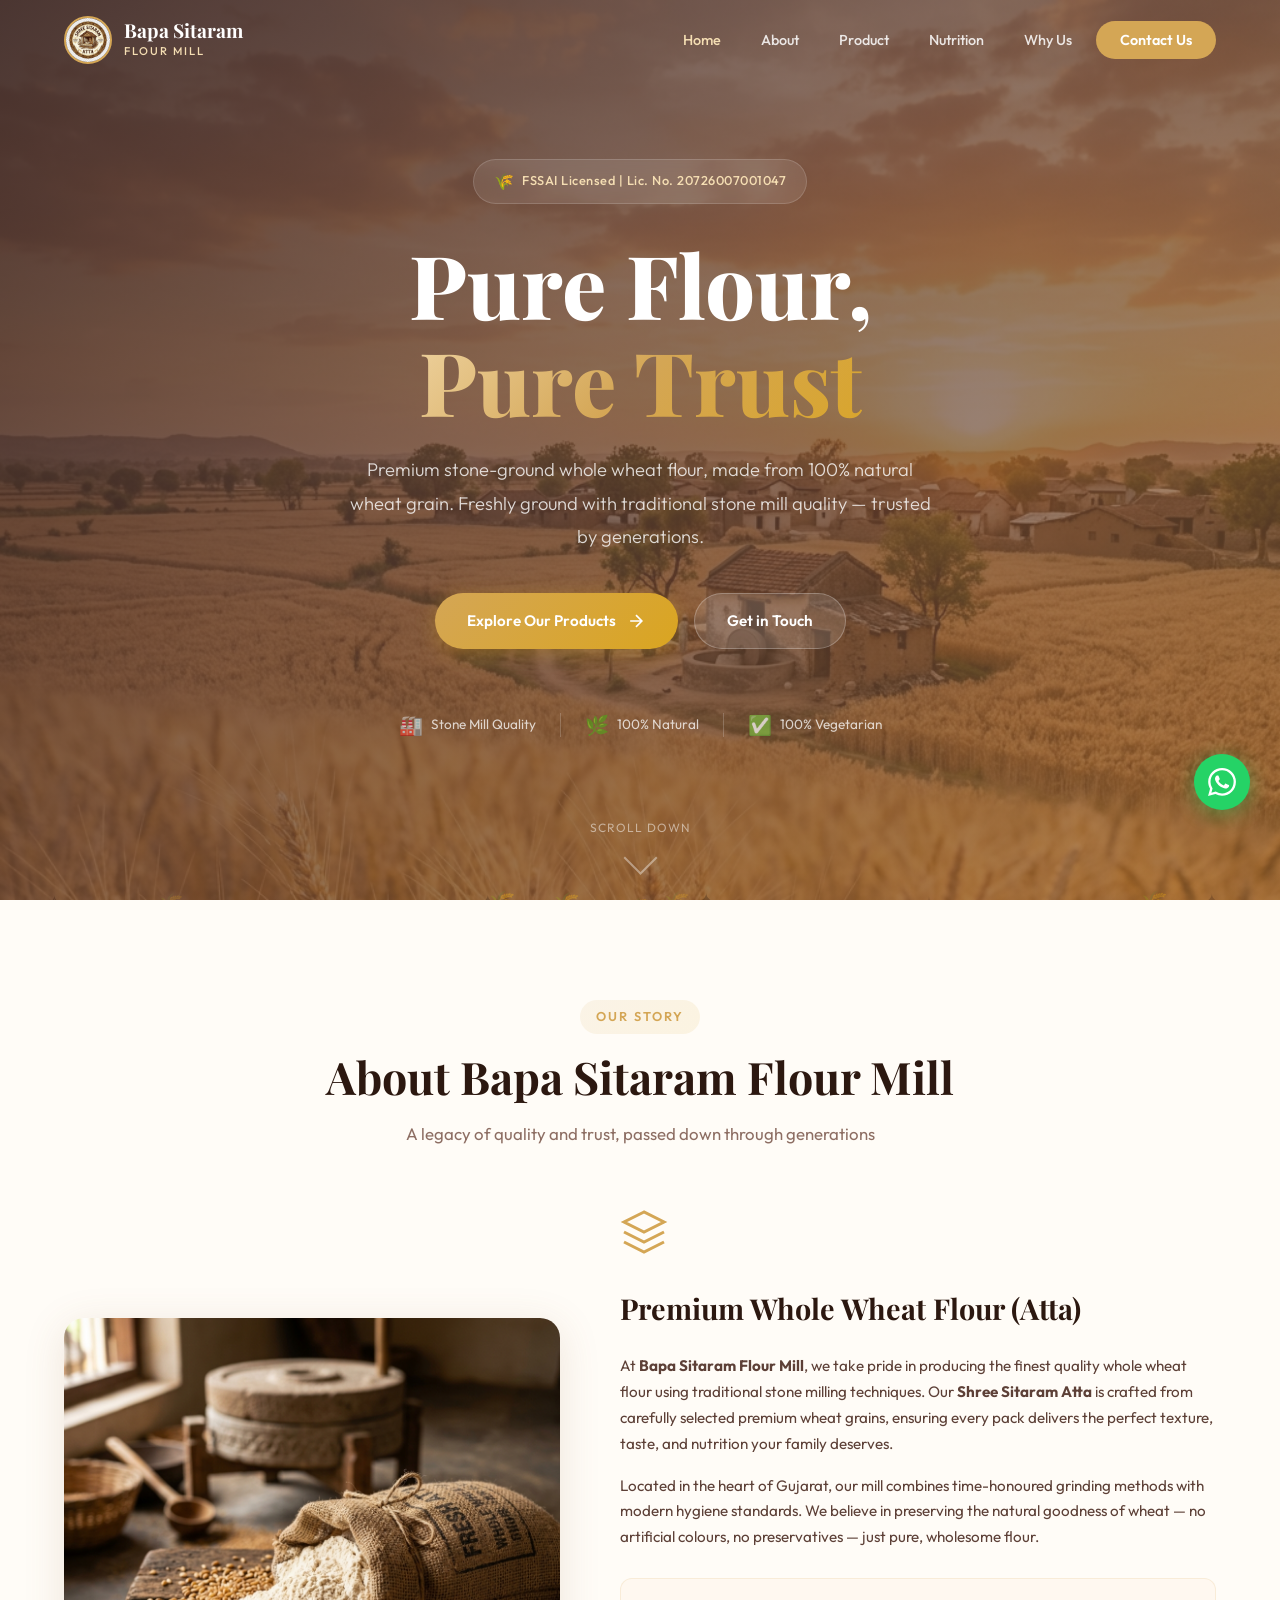
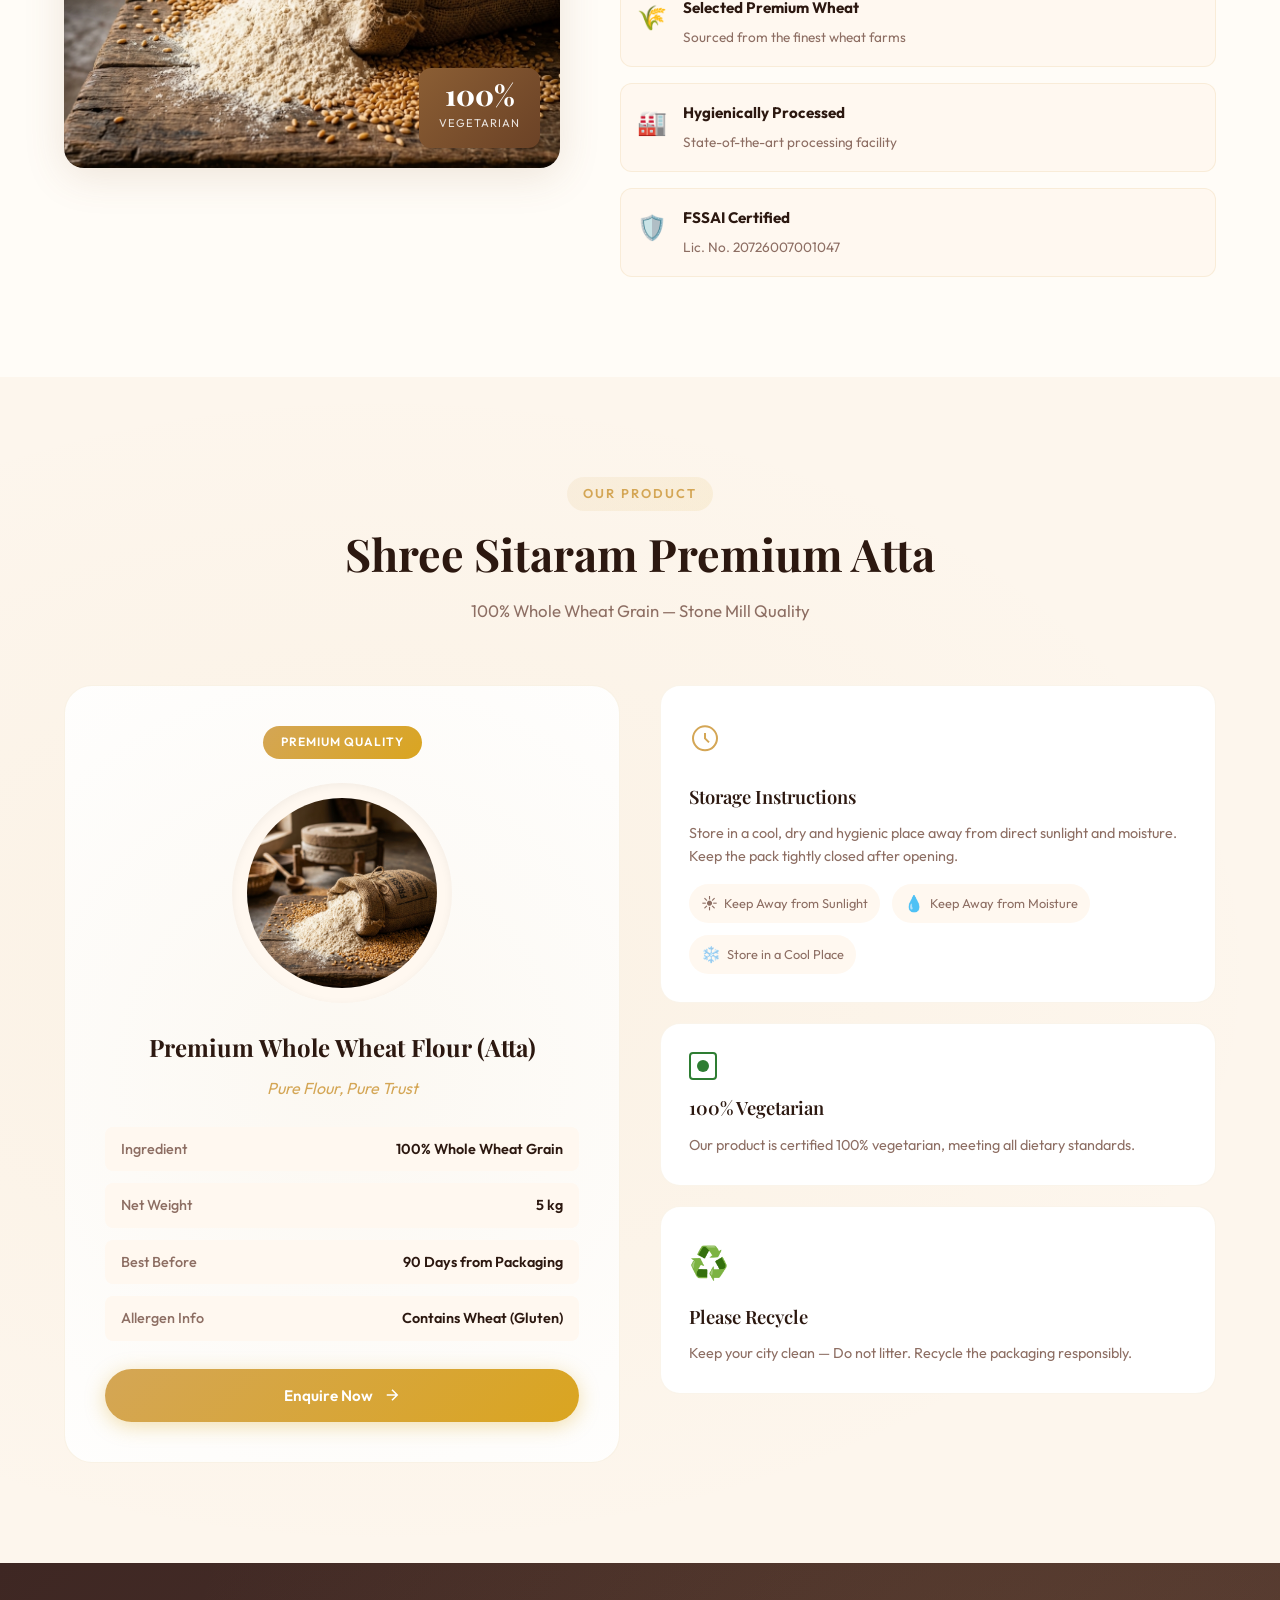
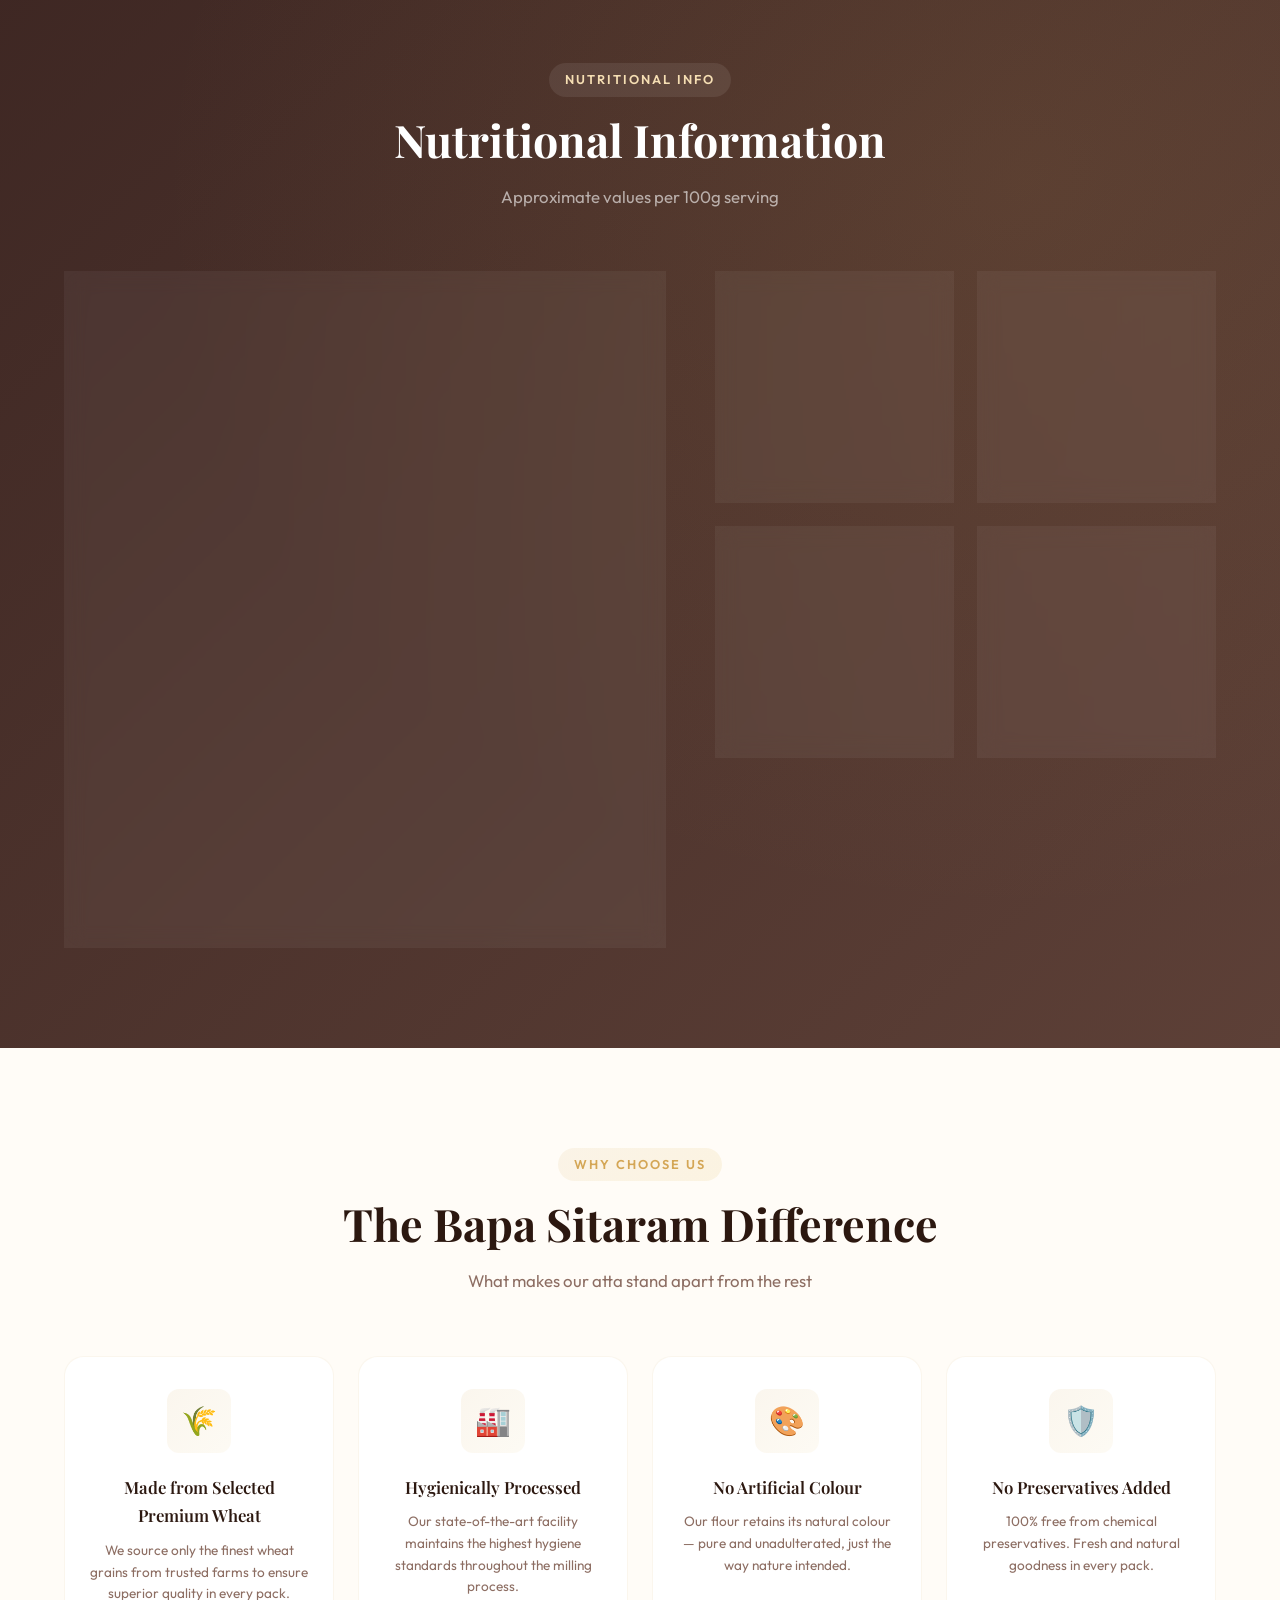
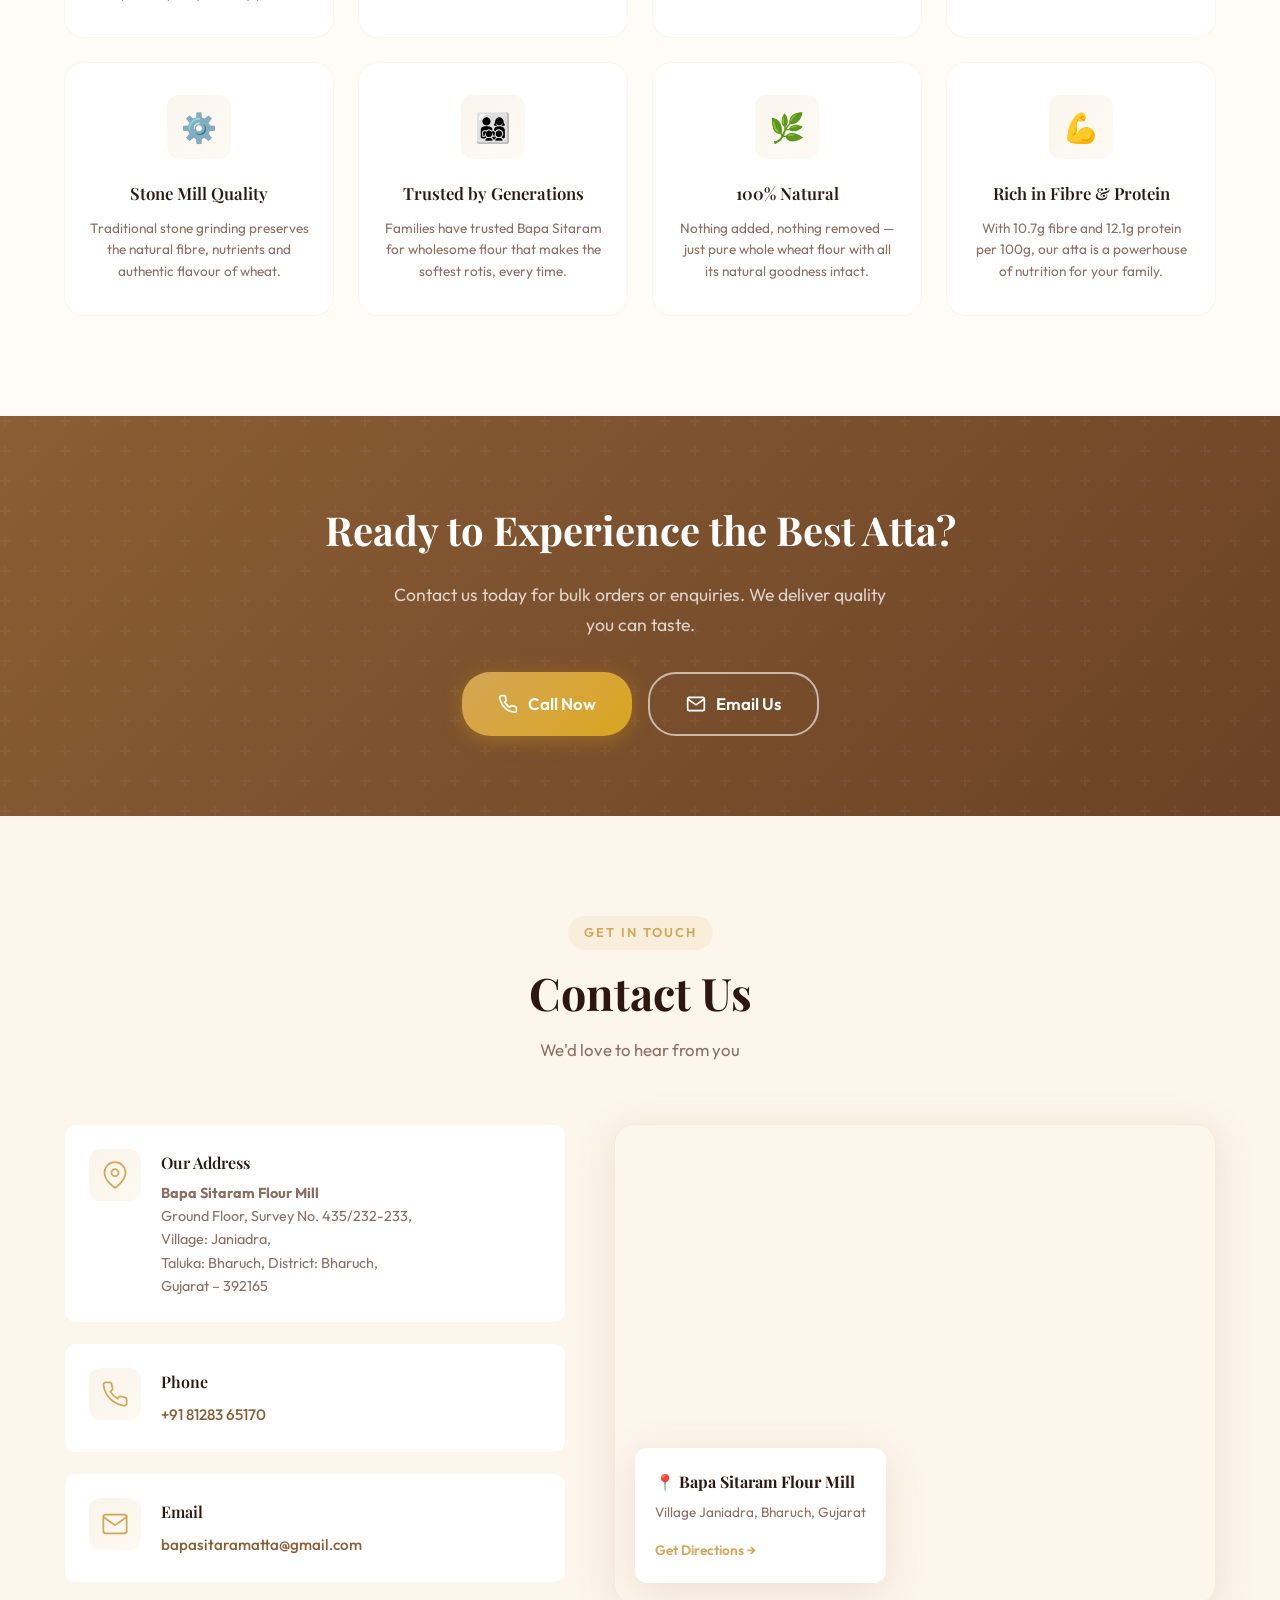
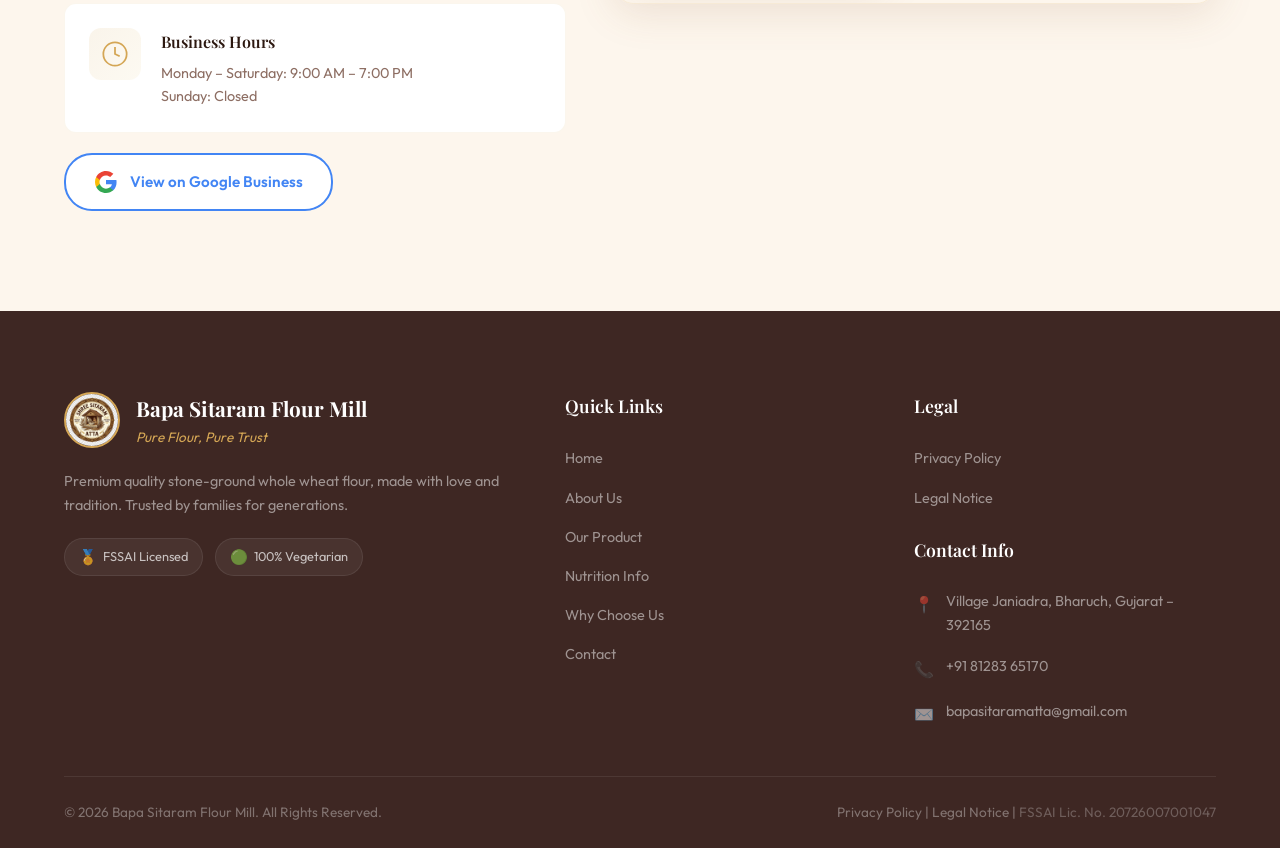
==== commit 67622755: "Add Privacy Policy and Legal Notice pages with footer links" ====
--- a/index.html
+++ b/index.html
@@ -625,7 +625,12 @@
                     </ul>
                 </div>
                 <div class="footer-contact-section">
-                    <h4>Contact Info</h4>
+                    <h4>Legal</h4>
+                    <ul class="footer-links">
+                        <li><a href="privacy-policy.html">Privacy Policy</a></li>
+                        <li><a href="legal-notice.html">Legal Notice</a></li>
+                    </ul>
+                    <h4 style="margin-top: 24px;">Contact Info</h4>
                     <div class="footer-contact-items">
                         <div class="footer-contact-item">
                             <span class="fci-icon">📍</span>
@@ -644,7 +649,13 @@
             </div>
             <div class="footer-bottom">
                 <p>&copy; 2026 Bapa Sitaram Flour Mill. All Rights Reserved.</p>
-                <p class="footer-fssai">FSSAI Lic. No. 20726007001047</p>
+                <div class="footer-bottom-links">
+                    <a href="privacy-policy.html">Privacy Policy</a>
+                    <span>|</span>
+                    <a href="legal-notice.html">Legal Notice</a>
+                    <span>|</span>
+                    <span style="color: rgba(255,255,255,0.25);">FSSAI Lic. No. 20726007001047</span>
+                </div>
             </div>
         </div>
     </footer>
